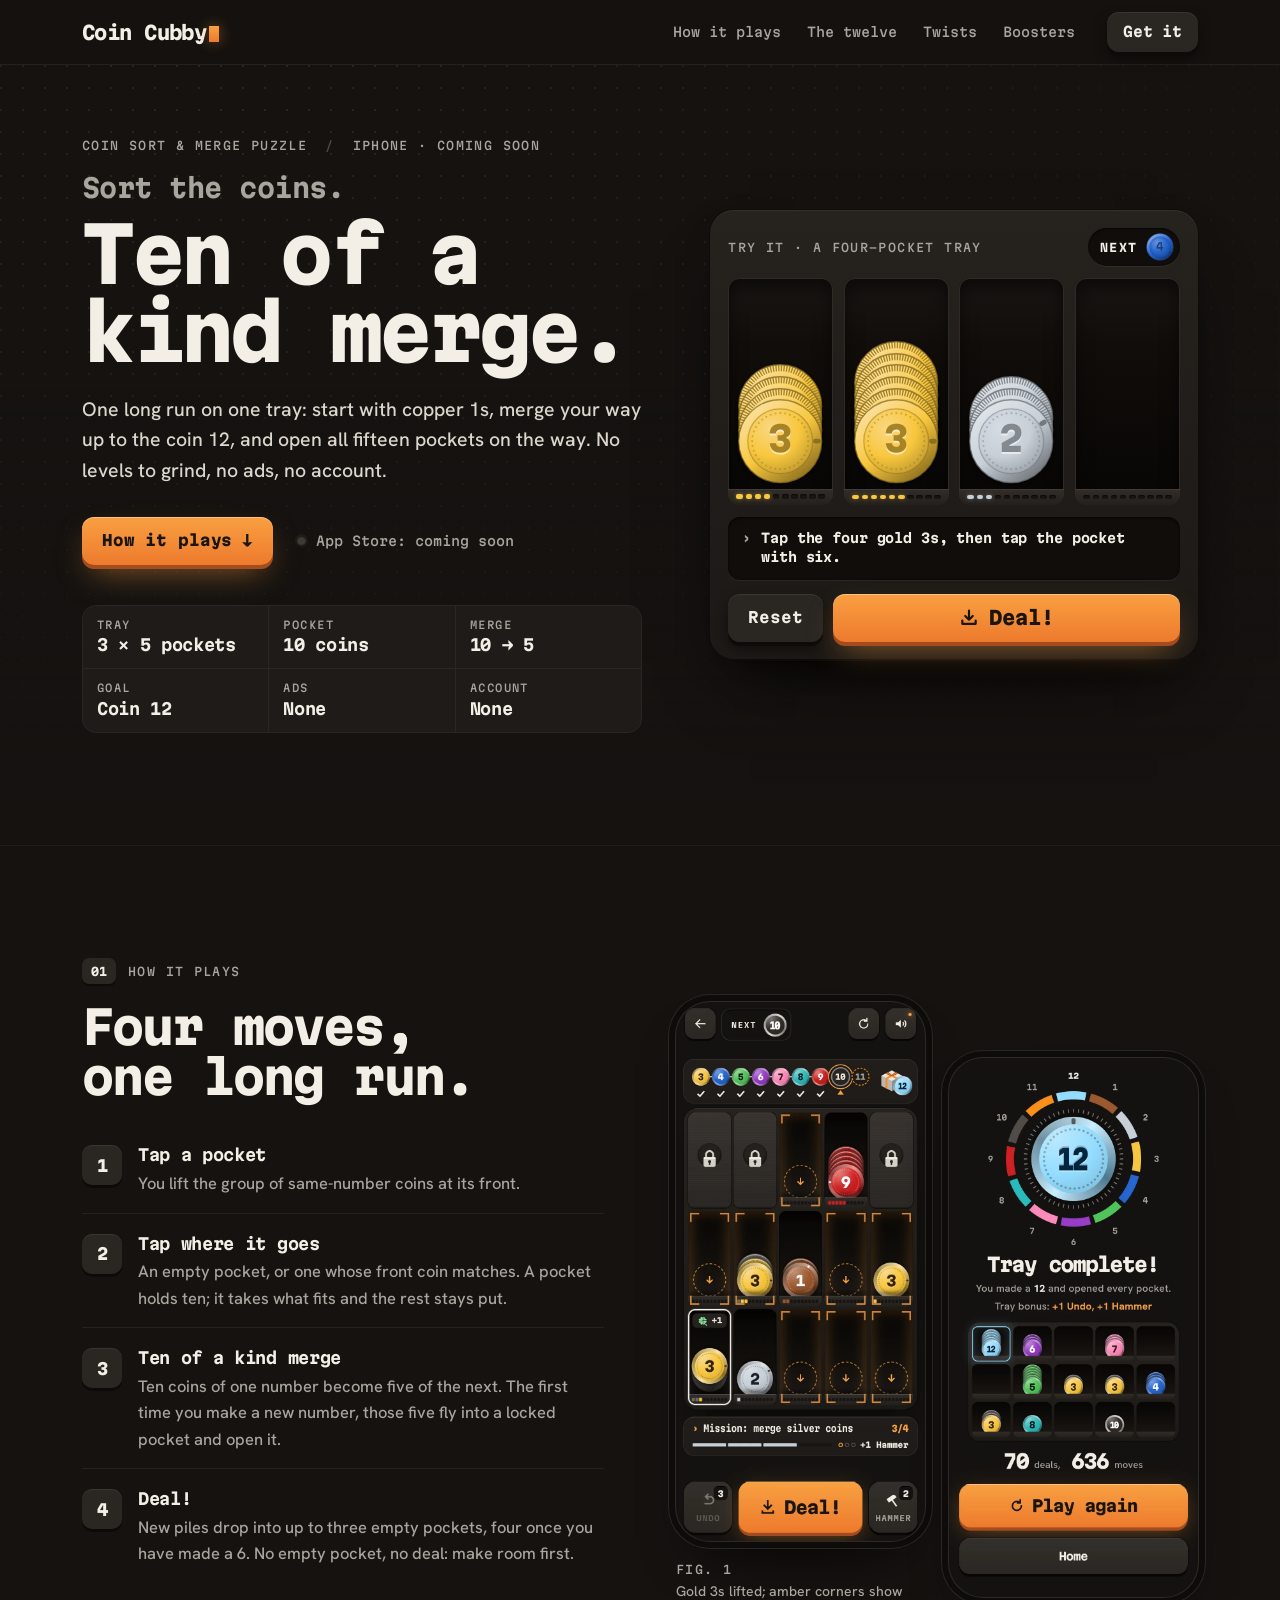
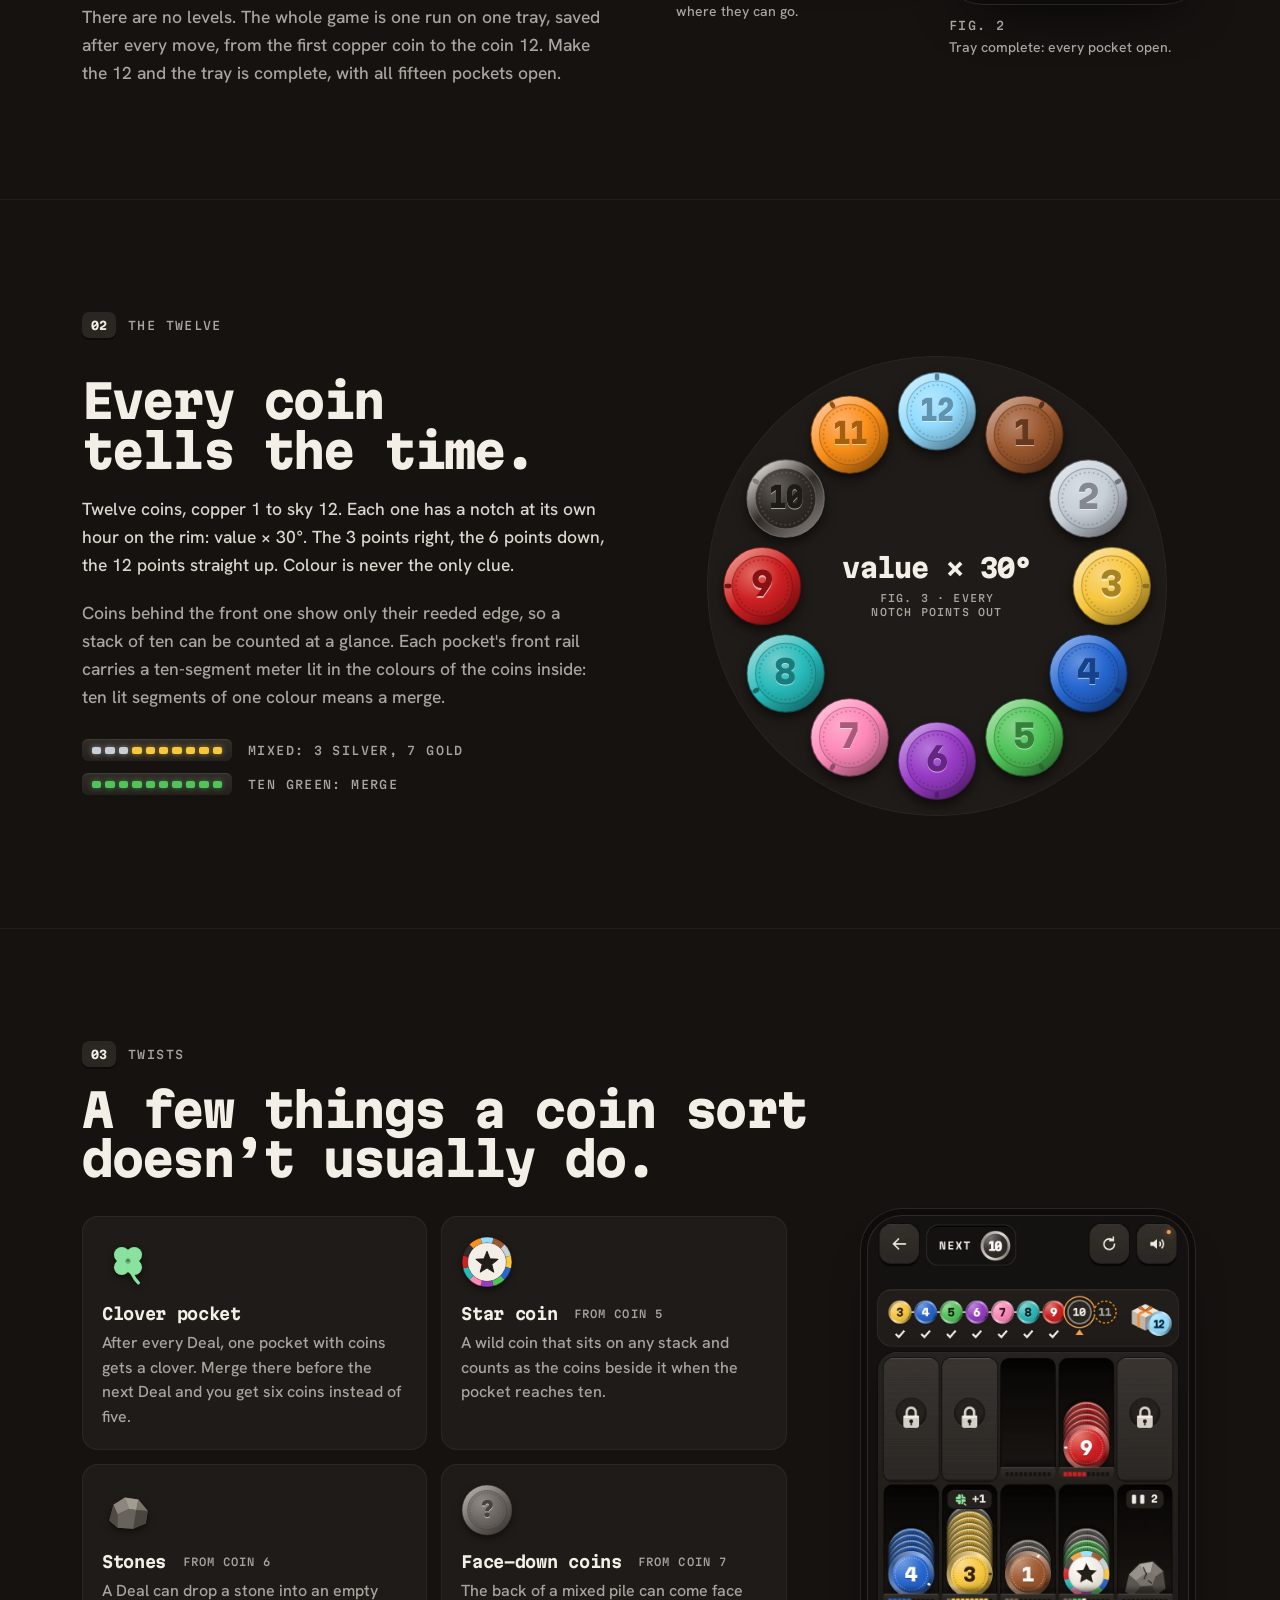
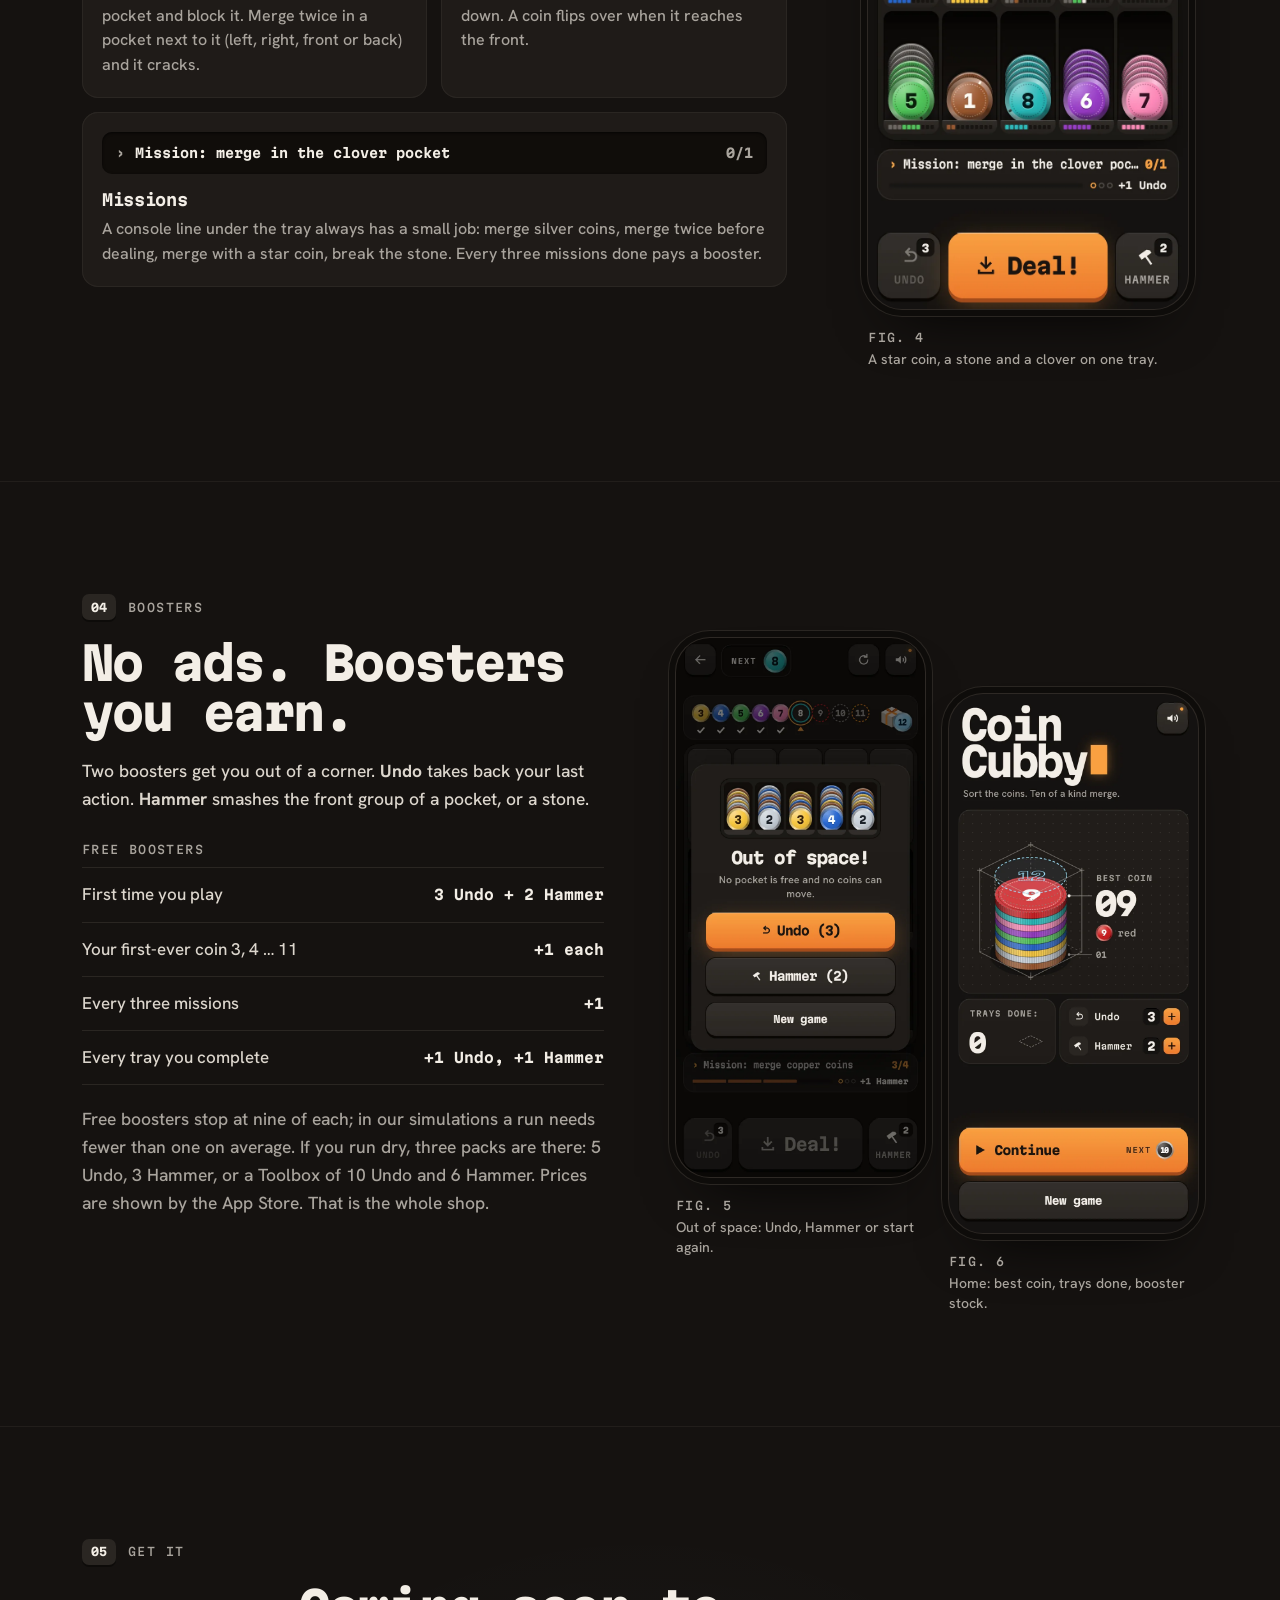
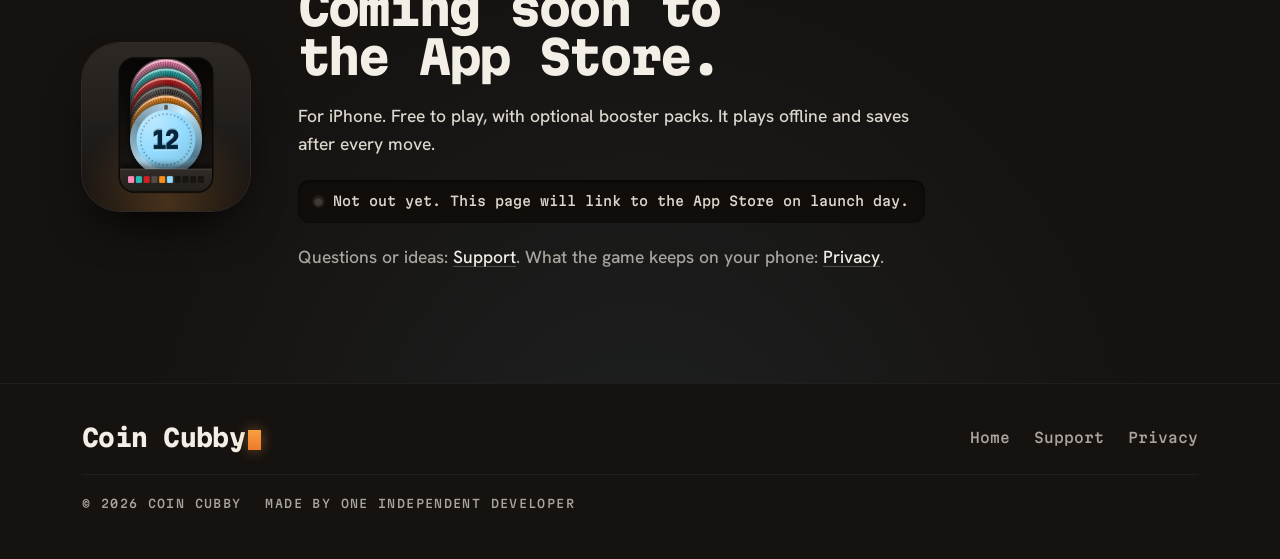
==== index.html @ 8f5bc6f1 "feat: Coin Cubby landing page, privacy and support pages - Landing page in the game's Terminal-Core " ====
<!doctype html>
<html lang="en">
<head>
<meta charset="utf-8">
<meta name="viewport" content="width=device-width, initial-scale=1">
<title>Coin Cubby — sort the coins, ten of a kind merge</title>
<meta name="description" content="Coin Cubby is a coin sort and merge puzzle for iPhone: stack ten of a kind to merge, open all fifteen pockets and make the coin 12. No ads, no account. Coming soon.">
<link rel="canonical" href="https://nguyenvanlamm.github.io/coin-cubby-site/">
<link rel="alternate" type="text/markdown" href="index.html.md">
<link rel="describedby" href="llms.txt">
<meta name="color-scheme" content="dark">
<meta name="theme-color" content="#151210">
<meta property="og:type" content="website">
<meta property="og:site_name" content="Coin Cubby">
<meta property="og:url" content="https://nguyenvanlamm.github.io/coin-cubby-site/">
<meta property="og:title" content="Coin Cubby — Ten of a kind merge.">
<meta property="og:description" content="A coin sort and merge puzzle: one long run on one tray, from copper 1s to the coin 12. No ads, no account. Coming soon to iPhone.">
<meta property="og:image" content="https://nguyenvanlamm.github.io/coin-cubby-site/assets/img/share-card.png">
<meta property="og:image:width" content="1200">
<meta property="og:image:height" content="630">
<meta property="og:image:alt" content="Coin Cubby: Ten of a kind merge. The twelve coins of the game, from copper 1 to sky-blue 12, beside the game's tray of pockets.">
<meta name="twitter:card" content="summary_large_image">
<meta name="twitter:image:alt" content="Coin Cubby: Ten of a kind merge. The twelve coins of the game beside its tray.">
<!-- Once the iOS app is live, add the Safari Smart App Banner:
<meta name="apple-itunes-app" content="app-id=XXXXXXXXXX"> -->
<link rel="icon" href="assets/img/favicon.png" type="image/png" sizes="32x32">
<link rel="icon" href="assets/img/favicon.svg" type="image/svg+xml">
<link rel="apple-touch-icon" href="assets/img/apple-touch-icon.png">
<link rel="preload" href="assets/fonts/MartianMono-ExtraBold.woff2" as="font" type="font/woff2" crossorigin>
<link rel="preload" href="assets/fonts/HankenGrotesk-Medium.woff2" as="font" type="font/woff2" crossorigin>
<link rel="stylesheet" href="assets/site.css">
<script src="assets/site.js" defer></script>
<script type="application/ld+json">
{
  "@context": "https://schema.org",
  "@graph": [
    {
      "@type": "WebSite",
      "@id": "https://nguyenvanlamm.github.io/coin-cubby-site/#website",
      "url": "https://nguyenvanlamm.github.io/coin-cubby-site/",
      "name": "Coin Cubby",
      "inLanguage": "en",
      "about": { "@id": "https://nguyenvanlamm.github.io/coin-cubby-site/#game" }
    },
    {
      "@type": "VideoGame",
      "@id": "https://nguyenvanlamm.github.io/coin-cubby-site/#game",
      "name": "Coin Cubby",
      "url": "https://nguyenvanlamm.github.io/coin-cubby-site/",
      "description": "A coin sort and merge puzzle. Move coins between the pockets of a 3 × 5 tray; ten coins of the same number merge into five of the next. One long run from copper 1s to the coin 12, opening all fifteen pockets on the way. Clover pockets, star coins, stones and missions. No ads and no account; optional booster packs. Coming soon to the App Store for iPhone.",
      "genre": ["Puzzle", "Sorting", "Merge"],
      "playMode": "SinglePlayer",
      "gamePlatform": ["iPhone"],
      "applicationCategory": "GameApplication",
      "applicationSubCategory": "Puzzle",
      "operatingSystem": "iOS",
      "inLanguage": "en",
      "isAccessibleForFree": true,
      "image": "https://nguyenvanlamm.github.io/coin-cubby-site/assets/img/share-card.png",
      "screenshot": [
        "https://nguyenvanlamm.github.io/coin-cubby-site/assets/img/shots/play.webp",
        "https://nguyenvanlamm.github.io/coin-cubby-site/assets/img/shots/specials.webp",
        "https://nguyenvanlamm.github.io/coin-cubby-site/assets/img/shots/stuck.webp",
        "https://nguyenvanlamm.github.io/coin-cubby-site/assets/img/shots/win.webp",
        "https://nguyenvanlamm.github.io/coin-cubby-site/assets/img/shots/home.webp"
      ]
    }
  ]
}
</script>
</head>
<body>
<a class="skip" href="#main">Skip to content</a>

<!-- sprite:start -->
<svg class="sprite" width="0" height="0" aria-hidden="true" focusable="false"><defs><linearGradient id="rim1" x1="0.15" y1="0.05" x2="0.85" y2="0.95"><stop offset="0" stop-color="#CDA691"/><stop offset="0.5" stop-color="#9B582F"/><stop offset="1" stop-color="#532C15"/></linearGradient><radialGradient id="face1" cx="0.36" cy="0.3" r="0.8"><stop offset="0" stop-color="#B98569"/><stop offset="0.55" stop-color="#9B582F"/><stop offset="1" stop-color="#764121"/></radialGradient><linearGradient id="rim2" x1="0.15" y1="0.05" x2="0.85" y2="0.95"><stop offset="0" stop-color="#E1E6EA"/><stop offset="0.5" stop-color="#C7CFD7"/><stop offset="1" stop-color="#6C7075"/></linearGradient><radialGradient id="face2" cx="0.36" cy="0.3" r="0.8"><stop offset="0" stop-color="#D6DCE2"/><stop offset="0.55" stop-color="#C7CFD7"/><stop offset="1" stop-color="#989EA5"/></radialGradient><linearGradient id="rim3" x1="0.15" y1="0.05" x2="0.85" y2="0.95"><stop offset="0" stop-color="#FCE3A7"/><stop offset="0.5" stop-color="#F8C73E"/><stop offset="1" stop-color="#886C1E"/></linearGradient><radialGradient id="face3" cx="0.36" cy="0.3" r="0.8"><stop offset="0" stop-color="#FAD782"/><stop offset="0.55" stop-color="#F8C73E"/><stop offset="1" stop-color="#BE982E"/></radialGradient><linearGradient id="rim4" x1="0.15" y1="0.05" x2="0.85" y2="0.95"><stop offset="0" stop-color="#8EB1EA"/><stop offset="0.5" stop-color="#2666CF"/><stop offset="1" stop-color="#103470"/></linearGradient><radialGradient id="face4" cx="0.36" cy="0.3" r="0.8"><stop offset="0" stop-color="#6492DF"/><stop offset="0.55" stop-color="#2666CF"/><stop offset="1" stop-color="#1B4C9E"/></radialGradient><linearGradient id="rim5" x1="0.15" y1="0.05" x2="0.85" y2="0.95"><stop offset="0" stop-color="#ABE2AB"/><stop offset="0.5" stop-color="#50C45A"/><stop offset="1" stop-color="#286A2D"/></linearGradient><radialGradient id="face5" cx="0.36" cy="0.3" r="0.8"><stop offset="0" stop-color="#88D68B"/><stop offset="0.55" stop-color="#50C45A"/><stop offset="1" stop-color="#3B9643"/></radialGradient><linearGradient id="rim6" x1="0.15" y1="0.05" x2="0.85" y2="0.95"><stop offset="0" stop-color="#C99EE5"/><stop offset="0.5" stop-color="#983CC6"/><stop offset="1" stop-color="#511C6B"/></linearGradient><radialGradient id="face6" cx="0.36" cy="0.3" r="0.8"><stop offset="0" stop-color="#B578D9"/><stop offset="0.55" stop-color="#983CC6"/><stop offset="1" stop-color="#732C97"/></radialGradient><linearGradient id="rim7" x1="0.15" y1="0.05" x2="0.85" y2="0.95"><stop offset="0" stop-color="#FFC3DA"/><stop offset="0.5" stop-color="#FD89B9"/><stop offset="1" stop-color="#8B4864"/></linearGradient><radialGradient id="face7" cx="0.36" cy="0.3" r="0.8"><stop offset="0" stop-color="#FFABCC"/><stop offset="0.55" stop-color="#FD89B9"/><stop offset="1" stop-color="#C2688D"/></radialGradient><linearGradient id="rim8" x1="0.15" y1="0.05" x2="0.85" y2="0.95"><stop offset="0" stop-color="#A1DCDB"/><stop offset="0.5" stop-color="#29BBBB"/><stop offset="1" stop-color="#126565"/></linearGradient><radialGradient id="face8" cx="0.36" cy="0.3" r="0.8"><stop offset="0" stop-color="#79CECE"/><stop offset="0.55" stop-color="#29BBBB"/><stop offset="1" stop-color="#1D8F8F"/></radialGradient><linearGradient id="rim9" x1="0.15" y1="0.05" x2="0.85" y2="0.95"><stop offset="0" stop-color="#EE978D"/><stop offset="0.5" stop-color="#CD2023"/><stop offset="1" stop-color="#6F0C0E"/></linearGradient><radialGradient id="face9" cx="0.36" cy="0.3" r="0.8"><stop offset="0" stop-color="#E26D63"/><stop offset="0.55" stop-color="#CD2023"/><stop offset="1" stop-color="#9D1618"/></radialGradient><linearGradient id="rim10" x1="0.15" y1="0.05" x2="0.85" y2="0.95"><stop offset="0" stop-color="#E1DDD8"/><stop offset="0.5" stop-color="#322C28"/><stop offset="1" stop-color="#7E7974"/></linearGradient><radialGradient id="face10" cx="0.36" cy="0.3" r="0.8"><stop offset="0" stop-color="#66615D"/><stop offset="0.55" stop-color="#322C28"/><stop offset="1" stop-color="#24201C"/></radialGradient><linearGradient id="rim11" x1="0.15" y1="0.05" x2="0.85" y2="0.95"><stop offset="0" stop-color="#FFC799"/><stop offset="0.5" stop-color="#FA8F19"/><stop offset="1" stop-color="#894C09"/></linearGradient><radialGradient id="face11" cx="0.36" cy="0.3" r="0.8"><stop offset="0" stop-color="#FEB16F"/><stop offset="0.55" stop-color="#FA8F19"/><stop offset="1" stop-color="#C06D11"/></radialGradient><linearGradient id="rim12" x1="0.15" y1="0.05" x2="0.85" y2="0.95"><stop offset="0" stop-color="#C9EDFF"/><stop offset="0.5" stop-color="#93DCFF"/><stop offset="1" stop-color="#4E788E"/></linearGradient><radialGradient id="face12" cx="0.36" cy="0.3" r="0.8"><stop offset="0" stop-color="#B3E6FF"/><stop offset="0.55" stop-color="#93DCFF"/><stop offset="1" stop-color="#70A9C6"/></radialGradient><linearGradient id="rimh" x1="0.15" y1="0.05" x2="0.85" y2="0.95"><stop offset="0" stop-color="#B2ADA7"/><stop offset="0.5" stop-color="#6E6964"/><stop offset="1" stop-color="#3D3935"/></linearGradient><radialGradient id="faceh" cx="0.36" cy="0.3" r="0.8"><stop offset="0" stop-color="#8E8984"/><stop offset="0.55" stop-color="#6E6964"/><stop offset="1" stop-color="#55504B"/></radialGradient></defs><symbol id="c1" viewBox="0 0 100 100"><circle cx="50" cy="50" r="48" fill="url(#rim1)"/><circle cx="50" cy="50" r="48" fill="none" stroke="#532C15" stroke-opacity=".7" stroke-width="1.5"/><rect x="47.2" y="3" width="5.6" height="9" rx="2.8" fill="#532C15" fill-opacity=".9" transform="rotate(30 50 50)"/><circle cx="50" cy="50" r="37.5" fill="url(#face1)"/><circle cx="50" cy="50" r="37.5" fill="none" stroke="#532C15" stroke-opacity=".45" stroke-width="1.4"/><circle cx="50" cy="50" r="32.5" fill="none" stroke="#532C15" stroke-opacity=".38" stroke-width="2.4" stroke-linecap="round" stroke-dasharray="0 5.67"/><g font-family="Martian Mono, monospace" font-weight="800" font-size="40" text-anchor="middle"><text x="50" y="64.5" fill="rgba(255,255,255,.55)">1</text><text x="50" y="63" fill="#66381C">1</text></g></symbol><symbol id="e1" viewBox="0 0 100 100"><circle cx="50" cy="50" r="48" fill="url(#rim1)"/><circle cx="50" cy="50" r="44" fill="none" stroke="#66381C" stroke-width="7" stroke-dasharray="1.5 1.6"/><circle cx="50" cy="50" r="48" fill="none" stroke="#532C15" stroke-opacity=".8" stroke-width="1.5"/></symbol><symbol id="c2" viewBox="0 0 100 100"><circle cx="50" cy="50" r="48" fill="url(#rim2)"/><circle cx="50" cy="50" r="48" fill="none" stroke="#6C7075" stroke-opacity=".7" stroke-width="1.5"/><rect x="47.2" y="3" width="5.6" height="9" rx="2.8" fill="#6C7075" fill-opacity=".9" transform="rotate(60 50 50)"/><circle cx="50" cy="50" r="37.5" fill="url(#face2)"/><circle cx="50" cy="50" r="37.5" fill="none" stroke="#6C7075" stroke-opacity=".45" stroke-width="1.4"/><circle cx="50" cy="50" r="32.5" fill="none" stroke="#6C7075" stroke-opacity=".38" stroke-width="2.4" stroke-linecap="round" stroke-dasharray="0 5.67"/><g font-family="Martian Mono, monospace" font-weight="800" font-size="40" text-anchor="middle"><text x="50" y="64.5" fill="rgba(255,255,255,.55)">2</text><text x="50" y="63" fill="#84898F">2</text></g></symbol><symbol id="e2" viewBox="0 0 100 100"><circle cx="50" cy="50" r="48" fill="url(#rim2)"/><circle cx="50" cy="50" r="44" fill="none" stroke="#84898F" stroke-width="7" stroke-dasharray="1.5 1.6"/><circle cx="50" cy="50" r="48" fill="none" stroke="#6C7075" stroke-opacity=".8" stroke-width="1.5"/></symbol><symbol id="c3" viewBox="0 0 100 100"><circle cx="50" cy="50" r="48" fill="url(#rim3)"/><circle cx="50" cy="50" r="48" fill="none" stroke="#886C1E" stroke-opacity=".7" stroke-width="1.5"/><rect x="47.2" y="3" width="5.6" height="9" rx="2.8" fill="#886C1E" fill-opacity=".9" transform="rotate(90 50 50)"/><circle cx="50" cy="50" r="37.5" fill="url(#face3)"/><circle cx="50" cy="50" r="37.5" fill="none" stroke="#886C1E" stroke-opacity=".45" stroke-width="1.4"/><circle cx="50" cy="50" r="32.5" fill="none" stroke="#886C1E" stroke-opacity=".38" stroke-width="2.4" stroke-linecap="round" stroke-dasharray="0 5.67"/><g font-family="Martian Mono, monospace" font-weight="800" font-size="40" text-anchor="middle"><text x="50" y="64.5" fill="rgba(255,255,255,.55)">3</text><text x="50" y="63" fill="#A68426">3</text></g></symbol><symbol id="e3" viewBox="0 0 100 100"><circle cx="50" cy="50" r="48" fill="url(#rim3)"/><circle cx="50" cy="50" r="44" fill="none" stroke="#A68426" stroke-width="7" stroke-dasharray="1.5 1.6"/><circle cx="50" cy="50" r="48" fill="none" stroke="#886C1E" stroke-opacity=".8" stroke-width="1.5"/></symbol><symbol id="c4" viewBox="0 0 100 100"><circle cx="50" cy="50" r="48" fill="url(#rim4)"/><circle cx="50" cy="50" r="48" fill="none" stroke="#103470" stroke-opacity=".7" stroke-width="1.5"/><rect x="47.2" y="3" width="5.6" height="9" rx="2.8" fill="#103470" fill-opacity=".9" transform="rotate(120 50 50)"/><circle cx="50" cy="50" r="37.5" fill="url(#face4)"/><circle cx="50" cy="50" r="37.5" fill="none" stroke="#103470" stroke-opacity=".45" stroke-width="1.4"/><circle cx="50" cy="50" r="32.5" fill="none" stroke="#103470" stroke-opacity=".38" stroke-width="2.4" stroke-linecap="round" stroke-dasharray="0 5.67"/><g font-family="Martian Mono, monospace" font-weight="800" font-size="40" text-anchor="middle"><text x="50" y="64.5" fill="rgba(255,255,255,.55)">4</text><text x="50" y="63" fill="#164289">4</text></g></symbol><symbol id="e4" viewBox="0 0 100 100"><circle cx="50" cy="50" r="48" fill="url(#rim4)"/><circle cx="50" cy="50" r="44" fill="none" stroke="#164289" stroke-width="7" stroke-dasharray="1.5 1.6"/><circle cx="50" cy="50" r="48" fill="none" stroke="#103470" stroke-opacity=".8" stroke-width="1.5"/></symbol><symbol id="c5" viewBox="0 0 100 100"><circle cx="50" cy="50" r="48" fill="url(#rim5)"/><circle cx="50" cy="50" r="48" fill="none" stroke="#286A2D" stroke-opacity=".7" stroke-width="1.5"/><rect x="47.2" y="3" width="5.6" height="9" rx="2.8" fill="#286A2D" fill-opacity=".9" transform="rotate(150 50 50)"/><circle cx="50" cy="50" r="37.5" fill="url(#face5)"/><circle cx="50" cy="50" r="37.5" fill="none" stroke="#286A2D" stroke-opacity=".45" stroke-width="1.4"/><circle cx="50" cy="50" r="32.5" fill="none" stroke="#286A2D" stroke-opacity=".38" stroke-width="2.4" stroke-linecap="round" stroke-dasharray="0 5.67"/><g font-family="Martian Mono, monospace" font-weight="800" font-size="40" text-anchor="middle"><text x="50" y="64.5" fill="rgba(255,255,255,.55)">5</text><text x="50" y="63" fill="#328239">5</text></g></symbol><symbol id="e5" viewBox="0 0 100 100"><circle cx="50" cy="50" r="48" fill="url(#rim5)"/><circle cx="50" cy="50" r="44" fill="none" stroke="#328239" stroke-width="7" stroke-dasharray="1.5 1.6"/><circle cx="50" cy="50" r="48" fill="none" stroke="#286A2D" stroke-opacity=".8" stroke-width="1.5"/></symbol><symbol id="c6" viewBox="0 0 100 100"><circle cx="50" cy="50" r="48" fill="url(#rim6)"/><circle cx="50" cy="50" r="48" fill="none" stroke="#511C6B" stroke-opacity=".7" stroke-width="1.5"/><rect x="47.2" y="3" width="5.6" height="9" rx="2.8" fill="#511C6B" fill-opacity=".9" transform="rotate(180 50 50)"/><circle cx="50" cy="50" r="37.5" fill="url(#face6)"/><circle cx="50" cy="50" r="37.5" fill="none" stroke="#511C6B" stroke-opacity=".45" stroke-width="1.4"/><circle cx="50" cy="50" r="32.5" fill="none" stroke="#511C6B" stroke-opacity=".38" stroke-width="2.4" stroke-linecap="round" stroke-dasharray="0 5.67"/><g font-family="Martian Mono, monospace" font-weight="800" font-size="40" text-anchor="middle"><text x="50" y="64.5" fill="rgba(255,255,255,.55)">6</text><text x="50" y="63" fill="#642583">6</text></g></symbol><symbol id="e6" viewBox="0 0 100 100"><circle cx="50" cy="50" r="48" fill="url(#rim6)"/><circle cx="50" cy="50" r="44" fill="none" stroke="#642583" stroke-width="7" stroke-dasharray="1.5 1.6"/><circle cx="50" cy="50" r="48" fill="none" stroke="#511C6B" stroke-opacity=".8" stroke-width="1.5"/></symbol><symbol id="c7" viewBox="0 0 100 100"><circle cx="50" cy="50" r="48" fill="url(#rim7)"/><circle cx="50" cy="50" r="48" fill="none" stroke="#8B4864" stroke-opacity=".7" stroke-width="1.5"/><rect x="47.2" y="3" width="5.6" height="9" rx="2.8" fill="#8B4864" fill-opacity=".9" transform="rotate(210 50 50)"/><circle cx="50" cy="50" r="37.5" fill="url(#face7)"/><circle cx="50" cy="50" r="37.5" fill="none" stroke="#8B4864" stroke-opacity=".45" stroke-width="1.4"/><circle cx="50" cy="50" r="32.5" fill="none" stroke="#8B4864" stroke-opacity=".38" stroke-width="2.4" stroke-linecap="round" stroke-dasharray="0 5.67"/><g font-family="Martian Mono, monospace" font-weight="800" font-size="40" text-anchor="middle"><text x="50" y="64.5" fill="rgba(255,255,255,.55)">7</text><text x="50" y="63" fill="#A95A7B">7</text></g></symbol><symbol id="e7" viewBox="0 0 100 100"><circle cx="50" cy="50" r="48" fill="url(#rim7)"/><circle cx="50" cy="50" r="44" fill="none" stroke="#A95A7B" stroke-width="7" stroke-dasharray="1.5 1.6"/><circle cx="50" cy="50" r="48" fill="none" stroke="#8B4864" stroke-opacity=".8" stroke-width="1.5"/></symbol><symbol id="c8" viewBox="0 0 100 100"><circle cx="50" cy="50" r="48" fill="url(#rim8)"/><circle cx="50" cy="50" r="48" fill="none" stroke="#126565" stroke-opacity=".7" stroke-width="1.5"/><rect x="47.2" y="3" width="5.6" height="9" rx="2.8" fill="#126565" fill-opacity=".9" transform="rotate(240 50 50)"/><circle cx="50" cy="50" r="37.5" fill="url(#face8)"/><circle cx="50" cy="50" r="37.5" fill="none" stroke="#126565" stroke-opacity=".45" stroke-width="1.4"/><circle cx="50" cy="50" r="32.5" fill="none" stroke="#126565" stroke-opacity=".38" stroke-width="2.4" stroke-linecap="round" stroke-dasharray="0 5.67"/><g font-family="Martian Mono, monospace" font-weight="800" font-size="40" text-anchor="middle"><text x="50" y="64.5" fill="rgba(255,255,255,.55)">8</text><text x="50" y="63" fill="#187C7C">8</text></g></symbol><symbol id="e8" viewBox="0 0 100 100"><circle cx="50" cy="50" r="48" fill="url(#rim8)"/><circle cx="50" cy="50" r="44" fill="none" stroke="#187C7C" stroke-width="7" stroke-dasharray="1.5 1.6"/><circle cx="50" cy="50" r="48" fill="none" stroke="#126565" stroke-opacity=".8" stroke-width="1.5"/></symbol><symbol id="c9" viewBox="0 0 100 100"><circle cx="50" cy="50" r="48" fill="url(#rim9)"/><circle cx="50" cy="50" r="48" fill="none" stroke="#6F0C0E" stroke-opacity=".7" stroke-width="1.5"/><rect x="47.2" y="3" width="5.6" height="9" rx="2.8" fill="#6F0C0E" fill-opacity=".9" transform="rotate(270 50 50)"/><circle cx="50" cy="50" r="37.5" fill="url(#face9)"/><circle cx="50" cy="50" r="37.5" fill="none" stroke="#6F0C0E" stroke-opacity=".45" stroke-width="1.4"/><circle cx="50" cy="50" r="32.5" fill="none" stroke="#6F0C0E" stroke-opacity=".38" stroke-width="2.4" stroke-linecap="round" stroke-dasharray="0 5.67"/><g font-family="Martian Mono, monospace" font-weight="800" font-size="40" text-anchor="middle"><text x="50" y="64.5" fill="rgba(255,255,255,.55)">9</text><text x="50" y="63" fill="#881213">9</text></g></symbol><symbol id="e9" viewBox="0 0 100 100"><circle cx="50" cy="50" r="48" fill="url(#rim9)"/><circle cx="50" cy="50" r="44" fill="none" stroke="#881213" stroke-width="7" stroke-dasharray="1.5 1.6"/><circle cx="50" cy="50" r="48" fill="none" stroke="#6F0C0E" stroke-opacity=".8" stroke-width="1.5"/></symbol><symbol id="c10" viewBox="0 0 100 100"><circle cx="50" cy="50" r="48" fill="url(#rim10)"/><circle cx="50" cy="50" r="48" fill="none" stroke="#7E7974" stroke-opacity=".7" stroke-width="1.5"/><rect x="47.2" y="3" width="5.6" height="9" rx="2.8" fill="#7E7974" fill-opacity=".9" transform="rotate(300 50 50)"/><circle cx="50" cy="50" r="37.5" fill="url(#face10)"/><circle cx="50" cy="50" r="37.5" fill="none" stroke="#7E7974" stroke-opacity=".45" stroke-width="1.4"/><circle cx="50" cy="50" r="32.5" fill="none" stroke="#7E7974" stroke-opacity=".38" stroke-width="2.4" stroke-linecap="round" stroke-dasharray="0 5.67"/><g font-family="MartianMonoCondensed, Martian Mono, monospace" font-weight="800" font-size="36" text-anchor="middle"><text x="50" y="63.5" fill="rgba(255,255,255,.55)">10</text><text x="50" y="62" fill="#1E1A16">10</text></g></symbol><symbol id="e10" viewBox="0 0 100 100"><circle cx="50" cy="50" r="48" fill="url(#rim10)"/><circle cx="50" cy="50" r="44" fill="none" stroke="#1E1A16" stroke-width="7" stroke-dasharray="1.5 1.6"/><circle cx="50" cy="50" r="48" fill="none" stroke="#7E7974" stroke-opacity=".8" stroke-width="1.5"/></symbol><symbol id="c11" viewBox="0 0 100 100"><circle cx="50" cy="50" r="48" fill="url(#rim11)"/><circle cx="50" cy="50" r="48" fill="none" stroke="#894C09" stroke-opacity=".7" stroke-width="1.5"/><rect x="47.2" y="3" width="5.6" height="9" rx="2.8" fill="#894C09" fill-opacity=".9" transform="rotate(330 50 50)"/><circle cx="50" cy="50" r="37.5" fill="url(#face11)"/><circle cx="50" cy="50" r="37.5" fill="none" stroke="#894C09" stroke-opacity=".45" stroke-width="1.4"/><circle cx="50" cy="50" r="32.5" fill="none" stroke="#894C09" stroke-opacity=".38" stroke-width="2.4" stroke-linecap="round" stroke-dasharray="0 5.67"/><g font-family="MartianMonoCondensed, Martian Mono, monospace" font-weight="800" font-size="36" text-anchor="middle"><text x="50" y="63.5" fill="rgba(255,255,255,.55)">11</text><text x="50" y="62" fill="#A75E0D">11</text></g></symbol><symbol id="e11" viewBox="0 0 100 100"><circle cx="50" cy="50" r="48" fill="url(#rim11)"/><circle cx="50" cy="50" r="44" fill="none" stroke="#A75E0D" stroke-width="7" stroke-dasharray="1.5 1.6"/><circle cx="50" cy="50" r="48" fill="none" stroke="#894C09" stroke-opacity=".8" stroke-width="1.5"/></symbol><symbol id="c12" viewBox="0 0 100 100"><circle cx="50" cy="50" r="48" fill="url(#rim12)"/><circle cx="50" cy="50" r="48" fill="none" stroke="#4E788E" stroke-opacity=".7" stroke-width="1.5"/><rect x="47.2" y="3" width="5.6" height="9" rx="2.8" fill="#4E788E" fill-opacity=".9" transform="rotate(360 50 50)"/><circle cx="50" cy="50" r="37.5" fill="url(#face12)"/><circle cx="50" cy="50" r="37.5" fill="none" stroke="#4E788E" stroke-opacity=".45" stroke-width="1.4"/><circle cx="50" cy="50" r="32.5" fill="none" stroke="#4E788E" stroke-opacity=".38" stroke-width="2.4" stroke-linecap="round" stroke-dasharray="0 5.67"/><g font-family="MartianMonoCondensed, Martian Mono, monospace" font-weight="800" font-size="36" text-anchor="middle"><text x="50" y="63.5" fill="rgba(255,255,255,.55)">12</text><text x="50" y="62" fill="#6093AD">12</text></g></symbol><symbol id="e12" viewBox="0 0 100 100"><circle cx="50" cy="50" r="48" fill="url(#rim12)"/><circle cx="50" cy="50" r="44" fill="none" stroke="#6093AD" stroke-width="7" stroke-dasharray="1.5 1.6"/><circle cx="50" cy="50" r="48" fill="none" stroke="#4E788E" stroke-opacity=".8" stroke-width="1.5"/></symbol><symbol id="ch" viewBox="0 0 100 100"><circle cx="50" cy="50" r="48" fill="url(#rimh)"/><circle cx="50" cy="50" r="48" fill="none" stroke="#3D3935" stroke-opacity=".7" stroke-width="1.5"/><circle cx="50" cy="50" r="37.5" fill="url(#faceh)"/><circle cx="50" cy="50" r="37.5" fill="none" stroke="#3D3935" stroke-opacity=".45" stroke-width="1.4"/><circle cx="50" cy="50" r="32.5" fill="none" stroke="#3D3935" stroke-opacity=".38" stroke-width="2.4" stroke-linecap="round" stroke-dasharray="0 5.67"/><g font-family="Martian Mono, monospace" font-weight="800" font-size="40" text-anchor="middle"><text x="50" y="64.5" fill="rgba(255,255,255,.55)">?</text><text x="50" y="63" fill="#47433F">?</text></g></symbol><symbol id="cstar" viewBox="0 0 100 100"><path d="M62.42 3.64 A48 48 0 0 1 83.94 16.06 L76.16 23.84 A37 37 0 0 0 59.58 14.26 Z" fill="#9B582F"/><path d="M83.94 16.06 A48 48 0 0 1 96.36 37.58 L85.74 40.42 A37 37 0 0 0 76.16 23.84 Z" fill="#C7CFD7"/><path d="M96.36 37.58 A48 48 0 0 1 96.36 62.42 L85.74 59.58 A37 37 0 0 0 85.74 40.42 Z" fill="#F8C73E"/><path d="M96.36 62.42 A48 48 0 0 1 83.94 83.94 L76.16 76.16 A37 37 0 0 0 85.74 59.58 Z" fill="#2666CF"/><path d="M83.94 83.94 A48 48 0 0 1 62.42 96.36 L59.58 85.74 A37 37 0 0 0 76.16 76.16 Z" fill="#50C45A"/><path d="M62.42 96.36 A48 48 0 0 1 37.58 96.36 L40.42 85.74 A37 37 0 0 0 59.58 85.74 Z" fill="#983CC6"/><path d="M37.58 96.36 A48 48 0 0 1 16.06 83.94 L23.84 76.16 A37 37 0 0 0 40.42 85.74 Z" fill="#FD89B9"/><path d="M16.06 83.94 A48 48 0 0 1 3.64 62.42 L14.26 59.58 A37 37 0 0 0 23.84 76.16 Z" fill="#29BBBB"/><path d="M3.64 62.42 A48 48 0 0 1 3.64 37.58 L14.26 40.42 A37 37 0 0 0 14.26 59.58 Z" fill="#CD2023"/><path d="M3.64 37.58 A48 48 0 0 1 16.06 16.06 L23.84 23.84 A37 37 0 0 0 14.26 40.42 Z" fill="#322C28"/><path d="M16.06 16.06 A48 48 0 0 1 37.58 3.64 L40.42 14.26 A37 37 0 0 0 23.84 23.84 Z" fill="#FA8F19"/><path d="M37.58 3.64 A48 48 0 0 1 62.42 3.64 L59.58 14.26 A37 37 0 0 0 40.42 14.26 Z" fill="#93DCFF"/><circle cx="50" cy="50" r="48" fill="none" stroke="#151210" stroke-opacity=".55" stroke-width="1.5"/><circle cx="50" cy="50" r="37" fill="#F3EEE6"/><circle cx="50" cy="50" r="37" fill="none" stroke="#151210" stroke-opacity=".35" stroke-width="1.4"/><polygon points="50,29.5 55.58,43.81 70.92,44.7 59.04,54.44 62.93,69.3 50,61 37.07,69.3 40.96,54.44 29.08,44.7 44.42,43.81" fill="#211C18" stroke="#211C18" stroke-width="2" stroke-linejoin="round"/></symbol><symbol id="stone" viewBox="0 0 100 100"><polygon points="14,70 22,40 44,26 70,30 88,52 84,76 60,86 30,84" fill="#5A544E"/><polygon points="22,40 44,26 52,48 30,58" fill="#8D867E"/><polygon points="44,26 70,30 66,50 52,48" fill="#A39C93"/><polygon points="70,30 88,52 66,50" fill="#7A736C"/><polygon points="30,58 52,48 66,50 60,86 30,84" fill="#68625C"/><polygon points="66,50 88,52 84,76 60,86" fill="#4A4540"/><polygon points="14,70 22,40 30,58 30,84" fill="#4F4A45"/></symbol><symbol id="clover" viewBox="0 0 100 100"><g fill="#89E29D"><circle cx="38" cy="36" r="15"/><circle cx="62" cy="36" r="15"/><circle cx="38" cy="60" r="15"/><circle cx="62" cy="60" r="15"/></g><path d="M50 50 C 55 66, 58 78, 70 90" fill="none" stroke="#89E29D" stroke-width="6" stroke-linecap="round"/><g fill="#151210" fill-opacity=".28"><circle cx="50" cy="48" r="5"/></g></symbol><symbol id="lock" viewBox="0 0 100 100"><path d="M34 46 V34 a16 16 0 0 1 32 0 V46" fill="none" stroke="#D5D0C8" stroke-width="8"/><rect x="24" y="44" width="52" height="42" rx="7" fill="#D5D0C8"/><circle cx="50" cy="61" r="6" fill="#25211D"/><rect x="47" y="62" width="6" height="13" rx="3" fill="#25211D"/></symbol></svg>
<!-- sprite:end -->

<header class="top">
  <div class="frame top-in">
    <a class="brand" href="#top" aria-label="Coin Cubby, back to top">Coin Cubby<span class="cursor" aria-hidden="true"></span></a>
    <nav class="nav" aria-label="Sections">
      <a href="#how">How it plays</a><a href="#twelve">The twelve</a><a href="#twists">Twists</a><a href="#boosters">Boosters</a>
    </nav>
    <a class="key key--sm" href="#get">Get it</a>
  </div>
</header>

<main id="main">
<!-- ================= hero ================= -->
<section class="hero" id="top" aria-labelledby="hero-h">
  <div class="frame hero-grid">
    <div class="hero-copy">
      <p class="label kicker"><span>Coin sort &amp; merge puzzle</span><span>iPhone · coming soon</span></p>
      <h1 id="hero-h"><span class="h1-a">Sort the coins.</span> <span class="h1-b">Ten of a kind merge.</span></h1>
      <p class="lede">One long run on one tray: start with copper 1s, merge your way up to the coin&nbsp;12, and open all fifteen pockets on the way. No levels to grind, no ads, no account.</p>
      <div class="cta">
        <a class="key key--amber" href="#how">How it plays <span class="arw" aria-hidden="true">↓</span></a>
        <p class="status"><span class="led" aria-hidden="true"></span>App Store: coming soon</p>
      </div>
    </div>

    <figure class="demo" id="demo" aria-labelledby="demo-cap">
      <div class="demo-head">
        <span class="label" id="demo-cap">Try it · a four-pocket tray</span>
        <span class="readout"><span class="label">Next</span><svg class="coin-sm" id="d-next" viewBox="0 0 100 100" aria-hidden="true"><use href="#c4"/></svg></span>
      </div>
      <div class="tray" id="d-tray" role="group" aria-label="Tray with four pockets">
        <noscript><p class="demo-nojs">Turn on JavaScript to try the tray. Every pocket holds ten coins; ten of a kind merge into five of the next number.</p></noscript>
      </div>
      <p class="console" id="d-msg" aria-live="polite"><span class="prompt" aria-hidden="true">›</span><span id="d-text">Tap the four gold 3s, then tap the pocket with six.</span></p>
      <div class="demo-keys">
        <button class="key" type="button" id="d-reset">Reset</button>
        <button class="key key--amber key--deal" type="button" id="d-deal"><svg viewBox="0 0 24 24" aria-hidden="true"><path d="M12 3v11m0 0-4.5-4.5M12 14l4.5-4.5M4 15v4h16v-4" fill="none" stroke="currentColor" stroke-width="2.6" stroke-linecap="round" stroke-linejoin="round"/></svg>Deal!</button>
      </div>
    </figure>

    <dl class="spec" aria-label="The game in six facts">
      <div><dt>Tray</dt><dd>3 × 5 pockets</dd></div>
      <div><dt>Pocket</dt><dd>10 coins</dd></div>
      <div><dt>Merge</dt><dd>10 → 5</dd></div>
      <div><dt>Goal</dt><dd>Coin 12</dd></div>
      <div><dt>Ads</dt><dd>None</dd></div>
      <div><dt>Account</dt><dd>None</dd></div>
    </dl>
  </div>
</section>

<!-- ================= 01 how it plays ================= -->
<section class="sec" id="how" aria-labelledby="how-h">
  <div class="frame">
    <p class="label sec-k"><span class="n">01</span><span>How it plays</span></p>
    <div class="split">
      <div>
        <h2 id="how-h">Four moves, one long run.</h2>
        <ol class="steps">
          <li><span class="step-n">1</span><div><h3>Tap a pocket</h3><p>You lift the group of same-number coins at its front.</p></div></li>
          <li><span class="step-n">2</span><div><h3>Tap where it goes</h3><p>An empty pocket, or one whose front coin matches. A pocket holds ten; it takes what fits and the rest stays put.</p></div></li>
          <li><span class="step-n">3</span><div><h3>Ten of a kind merge</h3><p>Ten coins of one number become five of the next. The first time you make a new number, those five fly into a locked pocket and open it.</p></div></li>
          <li><span class="step-n">4</span><div><h3>Deal!</h3><p>New piles drop into up to three empty pockets, four once you have made a 6. No empty pocket, no deal: make room first.</p></div></li>
        </ol>
        <p class="body muted">There are no levels. The whole game is one run on one tray, saved after every move, from the first copper coin to the coin 12. Make the 12 and the tray is complete, with all fifteen pockets open.</p>
      </div>
      <div class="phones">
        <figure class="phone">
          <img src="assets/img/shots/play.webp" width="780" height="1688" loading="lazy" decoding="async" alt="Coin Cubby in play: a pocket of gold 3s is lifted, and the empty pockets and the pockets that can take gold coins are marked with amber corners.">
          <figcaption><span class="label">Fig. 1</span>Gold 3s lifted; amber corners show where they can go.</figcaption>
        </figure>
        <figure class="phone">
          <img src="assets/img/shots/win.webp" width="780" height="1688" loading="lazy" decoding="async" alt="The Tray complete screen: a dial of the twelve coin colours round a large sky-blue coin 12, the tray with every pocket open, and the run's 70 deals and 636 moves.">
          <figcaption><span class="label">Fig. 2</span>Tray complete: every pocket open.</figcaption>
        </figure>
      </div>
    </div>
  </div>
</section>

<!-- ================= 02 the twelve ================= -->
<section class="sec" id="twelve" aria-labelledby="twelve-h">
  <div class="frame">
    <p class="label sec-k"><span class="n">02</span><span>The twelve</span></p>
    <div class="split split--dial">
      <div>
        <h2 id="twelve-h">Every coin tells the time.</h2>
        <p class="body">Twelve coins, copper 1 to sky 12. Each one has a notch at its own hour on the rim: value × 30°. The 3 points right, the 6 points down, the 12 points straight up. Colour is never the only clue.</p>
        <p class="body muted">Coins behind the front one show only their reeded edge, so a stack of ten can be counted at a glance. Each pocket's front rail carries a ten-segment meter lit in the colours of the coins inside: ten lit segments of one colour means a merge.</p>
        <div class="rail-demo" aria-hidden="true">
          <div class="rail-row"><span class="meter"><i style="--seg:#C7CFD7"></i><i style="--seg:#C7CFD7"></i><i style="--seg:#C7CFD7"></i><i style="--seg:#F8C73E"></i><i style="--seg:#F8C73E"></i><i style="--seg:#F8C73E"></i><i style="--seg:#F8C73E"></i><i style="--seg:#F8C73E"></i><i style="--seg:#F8C73E"></i><i style="--seg:#F8C73E"></i></span><span class="label">Mixed: 3 silver, 7 gold</span></div>
          <div class="rail-row"><span class="meter"><i style="--seg:#50C45A"></i><i style="--seg:#50C45A"></i><i style="--seg:#50C45A"></i><i style="--seg:#50C45A"></i><i style="--seg:#50C45A"></i><i style="--seg:#50C45A"></i><i style="--seg:#50C45A"></i><i style="--seg:#50C45A"></i><i style="--seg:#50C45A"></i><i style="--seg:#50C45A"></i></span><span class="label">Ten green: merge</span></div>
        </div>
      </div>
      <figure class="dial" aria-label="The twelve coins arranged like a clock face, each at its own hour, with its notch pointing outward.">
        <ol class="dial-in" id="dial">
          <li style="--v:1"><svg viewBox="0 0 100 100" role="img" aria-label="1, copper"><use href="#c1"/></svg></li>
          <li style="--v:2"><svg viewBox="0 0 100 100" role="img" aria-label="2, silver"><use href="#c2"/></svg></li>
          <li style="--v:3"><svg viewBox="0 0 100 100" role="img" aria-label="3, gold"><use href="#c3"/></svg></li>
          <li style="--v:4"><svg viewBox="0 0 100 100" role="img" aria-label="4, blue"><use href="#c4"/></svg></li>
          <li style="--v:5"><svg viewBox="0 0 100 100" role="img" aria-label="5, green"><use href="#c5"/></svg></li>
          <li style="--v:6"><svg viewBox="0 0 100 100" role="img" aria-label="6, purple"><use href="#c6"/></svg></li>
          <li style="--v:7"><svg viewBox="0 0 100 100" role="img" aria-label="7, pink"><use href="#c7"/></svg></li>
          <li style="--v:8"><svg viewBox="0 0 100 100" role="img" aria-label="8, teal"><use href="#c8"/></svg></li>
          <li style="--v:9"><svg viewBox="0 0 100 100" role="img" aria-label="9, red"><use href="#c9"/></svg></li>
          <li style="--v:10"><svg viewBox="0 0 100 100" role="img" aria-label="10, onyx"><use href="#c10"/></svg></li>
          <li style="--v:11"><svg viewBox="0 0 100 100" role="img" aria-label="11, orange"><use href="#c11"/></svg></li>
          <li style="--v:12"><svg viewBox="0 0 100 100" role="img" aria-label="12, sky"><use href="#c12"/></svg></li>
        </ol>
        <figcaption class="dial-c"><span class="dial-f">value × 30°</span><span class="label">Fig. 3 · every notch points out</span></figcaption>
      </figure>
    </div>
  </div>
</section>

<!-- ================= 03 twists ================= -->
<section class="sec" id="twists" aria-labelledby="twists-h">
  <div class="frame">
    <p class="label sec-k"><span class="n">03</span><span>Twists</span></p>
    <h2 id="twists-h">A few things a coin sort doesn’t usually do.</h2>
    <div class="split split--wide">
      <ul class="cards">
        <li class="card">
          <svg class="card-i" viewBox="0 0 100 100" aria-hidden="true"><use href="#clover"/></svg>
          <h3>Clover pocket</h3>
          <p>After every Deal, one pocket with coins gets a clover. Merge there before the next Deal and you get six coins instead of five.</p>
        </li>
        <li class="card">
          <svg class="card-i" viewBox="0 0 100 100" aria-hidden="true"><use href="#cstar"/></svg>
          <h3>Star coin <span class="from">from coin 5</span></h3>
          <p>A wild coin that sits on any stack and counts as the coins beside it when the pocket reaches ten.</p>
        </li>
        <li class="card">
          <svg class="card-i" viewBox="0 0 100 100" aria-hidden="true"><use href="#stone"/></svg>
          <h3>Stones <span class="from">from coin 6</span></h3>
          <p>A Deal can drop a stone into an empty pocket and block it. Merge twice in a pocket next to it (left, right, front or back) and it cracks.</p>
        </li>
        <li class="card">
          <svg class="card-i" viewBox="0 0 100 100" aria-hidden="true"><use href="#ch"/></svg>
          <h3>Face-down coins <span class="from">from coin 7</span></h3>
          <p>The back of a mixed pile can come face down. A coin flips over when it reaches the front.</p>
        </li>
        <li class="card card--wide">
          <p class="mission"><span class="prompt" aria-hidden="true">›</span><span>Mission: merge in the clover pocket</span><span class="mission-n">0/1</span></p>
          <h3>Missions</h3>
          <p>A console line under the tray always has a small job: merge silver coins, merge twice before dealing, merge with a star coin, break the stone. Every three missions done pays a booster.</p>
        </li>
      </ul>
      <figure class="phone phone--solo">
        <img src="assets/img/shots/specials.webp" width="780" height="1688" loading="lazy" decoding="async" alt="A later game: a star coin at the front of a pocket, a stone blocking the pocket next to it, a clover on another pocket, and the mission 'merge in the clover pocket'.">
        <figcaption><span class="label">Fig. 4</span>A star coin, a stone and a clover on one tray.</figcaption>
      </figure>
    </div>
  </div>
</section>

<!-- ================= 04 boosters ================= -->
<section class="sec" id="boosters" aria-labelledby="boosters-h">
  <div class="frame">
    <p class="label sec-k"><span class="n">04</span><span>Boosters</span></p>
    <div class="split">
      <div>
        <h2 id="boosters-h">No ads. Boosters you earn.</h2>
        <p class="body">Two boosters get you out of a corner. <b>Undo</b> takes back your last action. <b>Hammer</b> smashes the front group of a pocket, or a stone.</p>
        <table class="ledger">
          <caption class="label">Free boosters</caption>
          <tbody>
            <tr><th scope="row">First time you play</th><td>3 Undo + 2 Hammer</td></tr>
            <tr><th scope="row">Your first-ever coin 3, 4 … 11</th><td>+1 each</td></tr>
            <tr><th scope="row">Every three missions</th><td>+1</td></tr>
            <tr><th scope="row">Every tray you complete</th><td>+1 Undo, +1 Hammer</td></tr>
          </tbody>
        </table>
        <p class="body muted">Free boosters stop at nine of each; in our simulations a run needs fewer than one on average. If you run dry, three packs are there: 5 Undo, 3 Hammer, or a Toolbox of 10 Undo and 6 Hammer. Prices are shown by the App Store. That is the whole shop.</p>
      </div>
      <div class="phones">
        <figure class="phone">
          <img src="assets/img/shots/stuck.webp" width="780" height="1688" loading="lazy" decoding="async" alt="The Out of space! dialog: no pocket is free and no coins can move, with keys for Undo (3), Hammer (2) and New game.">
          <figcaption><span class="label">Fig. 5</span>Out of space: Undo, Hammer or start again.</figcaption>
        </figure>
        <figure class="phone">
          <img src="assets/img/shots/home.webp" width="780" height="1688" loading="lazy" decoding="async" alt="The home screen: the Coin Cubby wordmark, a column of the coins made so far with best coin 09, trays done, booster stock of 3 Undo and 2 Hammer, and the Continue key.">
          <figcaption><span class="label">Fig. 6</span>Home: best coin, trays done, booster stock.</figcaption>
        </figure>
      </div>
    </div>
  </div>
</section>

<!-- ================= 05 get it ================= -->
<section class="sec sec--get" id="get" aria-labelledby="get-h">
  <div class="frame">
    <p class="label sec-k"><span class="n">05</span><span>Get it</span></p>
    <div class="get">
      <img class="get-icon" src="assets/img/icon-512.png" width="512" height="512" loading="lazy" decoding="async" alt="The Coin Cubby app icon: a stack of coins in a pocket, sky-blue coin 12 at the front.">
      <div>
        <h2 id="get-h">Coming soon to the App Store.</h2>
        <p class="body">For iPhone. Free to play, with optional booster packs. It plays offline and saves after every move.</p>
        <p class="status status--big"><span class="led" aria-hidden="true"></span>Not out yet. This page will link to the App Store on launch day.</p>
        <p class="body muted">Questions or ideas: <a href="support.html">Support</a>. What the game keeps on your phone: <a href="privacy.html">Privacy</a>.</p>
      </div>
    </div>
  </div>
</section>
</main>

<footer class="foot">
  <div class="frame foot-in">
    <span class="brand brand--foot">Coin Cubby<span class="cursor" aria-hidden="true"></span></span>
    <ul class="foot-links">
      <li><a href="./">Home</a></li>
      <li><a href="support.html">Support</a></li>
      <li><a href="privacy.html">Privacy</a></li>
    </ul>
    <p class="label foot-meta"><span>© 2026 Coin Cubby</span><span>Made by one independent developer</span></p>
  </div>
</footer>
</body>
</html>
---- assets/site.css ----
/* Coin Cubby — site styles. Tokens are the game's own (lib/ui/theme.dart):
   warm charcoal on hue 60, warm white text, one accent (annealed copper) for the
   primary key, drop-target brackets and the wordmark cursor. The twelve coin
   colours are the only saturated field. */

@font-face { font-family: "Martian Mono"; src: url("fonts/MartianMono-Medium.woff2") format("woff2"); font-weight: 500; font-display: swap; }
@font-face { font-family: "Martian Mono"; src: url("fonts/MartianMono-Bold.woff2") format("woff2"); font-weight: 700; font-display: swap; }
@font-face { font-family: "Martian Mono"; src: url("fonts/MartianMono-ExtraBold.woff2") format("woff2"); font-weight: 800; font-display: swap; }
@font-face { font-family: "MartianMonoCondensed"; src: url("fonts/MartianMonoCondensed-ExtraBold.woff2") format("woff2"); font-weight: 800; font-display: block; }
@font-face { font-family: "Hanken Grotesk"; src: url("fonts/HankenGrotesk-Medium.woff2") format("woff2"); font-weight: 500; font-display: swap; }
@font-face { font-family: "Hanken Grotesk"; src: url("fonts/HankenGrotesk-Bold.woff2") format("woff2"); font-weight: 700; font-display: swap; }

:root {
  --ground: #151210;
  --panel: #1F1B18;
  --panel-top: #211D1A;
  --key: #2A2622;
  --key-hi: #342F2B;
  --rim: #3C3733;
  --hair: #514C47;
  --edge: #2F2A27;
  --muted: #A9A49D;
  --text: #F3EEE6;
  --ink: #1A1511;
  --amber: #F9A041;
  --amber-2: #ED7A2D;
  --amber-3: #A44C1D;
  --key-shadow: #090705;
  --key-edge: #0D0B09;
  --tray-top: #26221E;
  --tray-bottom: #1C1916;
  --well-0: #080605;
  --well-1: #100D0A;
  --well-2: #1A1614;
  --lip-0: #322D29;
  --lip-1: #24201C;
  --tick-off: #181513;

  --mono: "Martian Mono", ui-monospace, "SF Mono", Menlo, monospace;
  --sans: "Hanken Grotesk", system-ui, -apple-system, "Segoe UI", sans-serif;
  --gutter: 16px;
  color-scheme: dark;
}
@media (min-width: 720px) { :root { --gutter: 32px; } }

*, *::before, *::after { box-sizing: border-box; }
html { -webkit-text-size-adjust: 100%; scroll-behavior: smooth; scroll-padding-top: 76px; }
@media (prefers-reduced-motion: reduce) { html { scroll-behavior: auto; } }
body {
  margin: 0;
  background: var(--ground);
  color: var(--text);
  font: 500 17px/1.6 var(--sans);
  -webkit-font-smoothing: antialiased;
  overflow-x: hidden;
}
img, svg { display: block; max-width: 100%; }
a { color: var(--text); text-decoration-color: var(--hair); text-underline-offset: 3px; }
a:hover { text-decoration-color: var(--text); }
:focus-visible { outline: 2px solid var(--text); outline-offset: 3px; border-radius: 6px; }
b, strong { font-weight: 700; }
h1, h2, h3 { margin: 0; font-family: var(--mono); font-weight: 800; text-wrap: balance; }
p { margin: 0; }
.sprite { position: absolute; width: 0; height: 0; overflow: hidden; }

.skip { position: absolute; left: 12px; top: -60px; z-index: 50; padding: 10px 14px; background: var(--text); color: var(--ink); font: 700 14px var(--mono); border-radius: 8px; }
.skip:focus { top: 12px; }

.frame { width: 100%; max-width: 1180px; margin: 0 auto; padding-inline: var(--gutter); }

.label {
  font: 500 11.5px/1.4 var(--mono);
  letter-spacing: .12em;
  text-transform: uppercase;
  color: var(--muted);
}
.muted { color: var(--muted); }

/* ---------- wordmark ---------- */
.brand {
  font: 800 19px/1 var(--mono);
  letter-spacing: -.03em;
  color: var(--text);
  text-decoration: none;
  display: inline-flex;
  align-items: flex-end;
  white-space: nowrap;
}
.cursor {
  display: inline-block;
  width: .55em;
  height: .82em;
  margin-left: .12em;
  background: linear-gradient(var(--amber), var(--amber-2));
  box-shadow: 0 0 14px rgba(249, 160, 65, .45);
  animation: blink 1.1s steps(1) infinite;
}
@keyframes blink { 50% { opacity: 0; } }
@media (prefers-reduced-motion: reduce) { .cursor { animation: none; } }

/* ---------- keys (the game's hardware buttons) ---------- */
.key {
  --face: var(--key);
  --face-2: var(--key);
  --lip: var(--key-edge);
  display: inline-flex;
  align-items: center;
  justify-content: center;
  gap: 10px;
  min-height: 48px;
  padding: 12px 20px;
  border: 0;
  border-radius: 12px;
  background: linear-gradient(var(--face), var(--face-2));
  color: var(--text);
  font: 700 15px/1 var(--mono);
  letter-spacing: -.01em;
  text-decoration: none;
  cursor: pointer;
  box-shadow: inset 0 1px 0 rgba(255, 255, 255, .07), 0 4px 0 var(--lip), 0 6px 14px rgba(0, 0, 0, .45);
  transition: transform .08s ease, box-shadow .08s ease, filter .15s ease;
  -webkit-tap-highlight-color: transparent;
}
.key:hover { filter: brightness(1.08); }
.key:active { transform: translateY(3px); box-shadow: inset 0 1px 0 rgba(255, 255, 255, .07), 0 1px 0 var(--lip), 0 2px 6px rgba(0, 0, 0, .45); }
.key--sm { min-height: 40px; padding: 9px 16px; font-size: 14px; }
.key--amber {
  --face: var(--amber);
  --face-2: var(--amber-2);
  --lip: var(--amber-3);
  color: var(--ink);
  font-weight: 800;
  box-shadow: inset 0 1px 0 rgba(255, 255, 255, .35), 0 4px 0 var(--lip), 0 14px 32px -10px rgba(249, 160, 65, .55);
}
.key--amber:active { box-shadow: inset 0 1px 0 rgba(255, 255, 255, .35), 0 1px 0 var(--lip), 0 6px 18px -8px rgba(249, 160, 65, .55); }
.key[disabled] {
  --face: var(--key);
  --face-2: var(--key);
  --lip: var(--key-edge);
  color: #6E6862;
  cursor: not-allowed;
  filter: none;
  box-shadow: inset 0 1px 0 rgba(255, 255, 255, .04), 0 4px 0 var(--lip);
}
.key[disabled]:active { transform: none; }
.arw { font-family: var(--mono); }

/* ---------- header ---------- */
.top {
  position: sticky;
  top: 0;
  z-index: 20;
  background: rgba(21, 18, 16, .86);
  -webkit-backdrop-filter: blur(10px);
  backdrop-filter: blur(10px);
  border-bottom: 1px solid #25211E;
}
.top-in { display: flex; align-items: center; gap: 24px; min-height: 64px; }
.nav { display: none; gap: 26px; margin-left: auto; }
.nav a { font: 500 13px var(--mono); color: var(--muted); text-decoration: none; }
.nav a:hover { color: var(--text); }
.top .key { margin-left: auto; }
@media (min-width: 880px) { .nav { display: flex; } .top .key { margin-left: 8px; } }

/* ---------- hero ---------- */
.hero {
  position: relative;
  padding-block: 40px 72px;
  background:
    radial-gradient(circle at 1px 1px, #2A2521 1px, transparent 1.4px) 0 0 / 22px 22px;
  -webkit-mask-image: none;
}
.hero::after {
  content: "";
  position: absolute;
  inset: 0;
  background: linear-gradient(180deg, rgba(21, 18, 16, 0) 40%, var(--ground) 100%), radial-gradient(ellipse at 20% 0%, rgba(21, 18, 16, 0) 0%, rgba(21, 18, 16, .75) 70%);
  pointer-events: none;
}
.hero-grid { position: relative; z-index: 1; display: grid; gap: 40px; align-items: center; }
@media (min-width: 980px) {
  .hero { padding-block: 72px 112px; }
  .hero-grid { grid-template-columns: minmax(0, 1.08fr) minmax(0, .92fr); grid-template-areas: "copy demo" "spec demo"; gap: 0 56px; }
  .hero-copy { grid-area: copy; align-self: end; }
  .demo { grid-area: demo; }
  .hero-grid > .spec { grid-area: spec; align-self: start; }
}
.kicker { display: flex; flex-wrap: wrap; gap: 6px 18px; margin-bottom: 22px; }
.kicker { flex-direction: column; }
@media (min-width: 520px) {
  .kicker { flex-direction: row; }
  .kicker span + span::before { content: "/"; margin-right: 18px; color: var(--hair); }
}
h1 { line-height: 1; }
.h1-a { display: block; font-size: clamp(19px, 2.3vw, 26px); font-weight: 700; color: var(--muted); letter-spacing: -.02em; margin-bottom: 14px; }
.h1-b { display: block; font-size: clamp(40px, 6.6vw, 76px); letter-spacing: -.045em; line-height: 1.02; }
.lede { margin-top: 24px; max-width: 34em; font-size: clamp(17px, 1.6vw, 19.5px); line-height: 1.55; color: #DCD6CD; }
.cta { display: flex; flex-wrap: wrap; align-items: center; gap: 16px 24px; margin-top: 32px; }
.status { display: inline-flex; align-items: center; gap: 10px; font: 500 13px var(--mono); color: var(--muted); }
.led { width: 9px; height: 9px; border-radius: 50%; background: #3F3A35; box-shadow: inset 0 1px 1px rgba(0, 0, 0, .6), 0 0 0 2px #1F1B18; flex: none; }

.spec { display: grid; grid-template-columns: repeat(2, minmax(0, 1fr)); gap: 1px; margin: 0; background: #2A2622; border: 1px solid #2A2622; border-radius: 14px; overflow: hidden; max-width: 560px; }
@media (min-width: 520px) { .spec { grid-template-columns: repeat(3, minmax(0, 1fr)); } }
@media (min-width: 980px) { .spec { margin-top: 40px; } }
.spec div { background: var(--panel); padding: 12px 14px 13px; }
.spec dt { font: 500 10.5px/1.3 var(--mono); letter-spacing: .14em; text-transform: uppercase; color: var(--muted); }
.spec dd { margin: 4px 0 0; font: 700 16px/1.25 var(--mono); letter-spacing: -.02em; }

/* ---------- the tray demo ---------- */
.demo {
  margin: 0;
  width: 100%;
  max-width: 500px;
  justify-self: center;
  padding: 14px;
  border-radius: 24px;
  background: linear-gradient(var(--tray-top), var(--tray-bottom));
  box-shadow: inset 0 1px 0 rgba(255, 255, 255, .06), inset 0 -1px 0 rgba(0, 0, 0, .5), 0 0 0 1px #0E0C0A, 0 40px 80px -40px #000, 0 20px 40px -24px rgba(0, 0, 0, .8);
}
@media (min-width: 480px) { .demo { padding: 18px; } }
.demo-head { display: flex; align-items: center; justify-content: space-between; gap: 12px; margin-bottom: 12px; }
.readout { display: inline-flex; align-items: center; gap: 8px; padding: 5px 6px 5px 12px; background: var(--well-1); border-radius: 999px; box-shadow: inset 0 1px 2px rgba(0, 0, 0, .7), 0 1px 0 rgba(255, 255, 255, .05); }
.readout .label { font-weight: 700; color: var(--text); letter-spacing: .14em; }
.coin-sm { width: 28px; height: 28px; }

.tray { display: grid; grid-template-columns: repeat(4, minmax(0, 1fr)); gap: 8px; }
@media (min-width: 480px) { .tray { gap: 10px; } }
.demo-nojs { grid-column: 1 / -1; padding: 16px; color: var(--muted); font-size: 15px; }

.pocket {
  container-type: inline-size;
  position: relative;
  aspect-ratio: 1 / 2.15;
  padding: 0;
  border: 0;
  border-radius: 11px;
  background: linear-gradient(var(--well-2), var(--well-1) 30%, var(--well-0));
  box-shadow: inset 0 0 0 1px var(--edge), inset 0 10px 18px rgba(0, 0, 0, .55);
  cursor: pointer;
  color: inherit;
  font: inherit;
  -webkit-tap-highlight-color: transparent;
  overflow: visible;
}
.pocket:focus-visible { outline-offset: 2px; }
.pocket.sel { box-shadow: inset 0 0 0 1px var(--edge), inset 0 10px 18px rgba(0, 0, 0, .55), 0 0 0 2px var(--text); }

/* drop target: amber corner brackets */
.pocket.tgt::before {
  content: "";
  position: absolute;
  inset: -4px;
  border-radius: 6px;
  pointer-events: none;
  --c: var(--amber);
  --l: 22%;
  background:
    linear-gradient(var(--c), var(--c)) top left / var(--l) 3px,
    linear-gradient(var(--c), var(--c)) top left / 3px 12%,
    linear-gradient(var(--c), var(--c)) top right / var(--l) 3px,
    linear-gradient(var(--c), var(--c)) top right / 3px 12%,
    linear-gradient(var(--c), var(--c)) bottom left / var(--l) 3px,
    linear-gradient(var(--c), var(--c)) bottom left / 3px 12%,
    linear-gradient(var(--c), var(--c)) bottom right / var(--l) 3px,
    linear-gradient(var(--c), var(--c)) bottom right / 3px 12%;
  background-repeat: no-repeat;
  filter: drop-shadow(0 0 6px rgba(249, 160, 65, .5));
}
.pocket.tgt { background: linear-gradient(rgba(249, 160, 65, .06), rgba(249, 160, 65, 0) 70%), linear-gradient(var(--well-2), var(--well-1) 30%, var(--well-0)); }
.landing {
  position: absolute;
  left: 50%;
  bottom: calc(18cqw + 6cqw);
  width: 70cqw;
  aspect-ratio: 1;
  translate: -50% 0;
  border: 2px dashed rgba(249, 160, 65, .75);
  border-radius: 50%;
  display: none;
  place-items: center;
  color: var(--amber);
}
.landing svg { width: 34%; }
.pocket.tgt.empty .landing { display: grid; }

.coin {
  position: absolute;
  left: 9cqw;
  width: 82cqw;
  height: 82cqw;
  bottom: calc(19cqw + var(--k) * 11cqw);
  filter: drop-shadow(0 2cqw 1.6cqw rgba(0, 0, 0, .55));
  transition: translate .16s ease;
}
.coin.lift { translate: 0 -7cqw; }
.coin.in { animation: drop .32s cubic-bezier(.2, .9, .3, 1.2) both; animation-delay: calc(var(--d, 0) * 34ms); }
@keyframes drop { from { translate: 0 -70cqw; opacity: 0; } 60% { opacity: 1; } to { translate: 0 0; opacity: 1; } }
.coin.pop { animation: pop .42s cubic-bezier(.2, 1.4, .4, 1) both; animation-delay: calc(var(--d, 0) * 50ms); }
@keyframes pop { from { scale: .2; opacity: 0; } to { scale: 1; opacity: 1; } }
.pocket.flash::after {
  content: "";
  position: absolute;
  inset: 0;
  border-radius: inherit;
  background: radial-gradient(circle at 50% 70%, var(--flash, #fff) 0%, transparent 70%);
  opacity: 0;
  animation: flash .6s ease-out;
  pointer-events: none;
  mix-blend-mode: screen;
}
@keyframes flash { 20% { opacity: .85; } to { opacity: 0; } }

.rail {
  position: absolute;
  left: 0;
  right: 0;
  bottom: 0;
  height: 15cqw;
  display: flex;
  align-items: center;
  gap: 2.4cqw;
  padding: 0 8cqw;
  border-radius: 0 0 11px 11px;
  background: linear-gradient(var(--lip-0), var(--lip-1));
  box-shadow: inset 0 1px 0 rgba(255, 255, 255, .07);
  z-index: 2;
}
.rail i { flex: 1; height: 4.2cqw; min-height: 3px; border-radius: 2px; background: var(--tick-off); box-shadow: inset 0 1px 1px rgba(0, 0, 0, .5); }
.rail i[style] { box-shadow: 0 0 5px -1px var(--seg); background: var(--seg); }

.console {
  display: flex;
  gap: 10px;
  align-items: baseline;
  min-height: 52px;
  margin-top: 12px;
  padding: 12px 14px;
  border-radius: 12px;
  background: var(--well-1);
  box-shadow: inset 0 1px 3px rgba(0, 0, 0, .7), 0 1px 0 rgba(255, 255, 255, .05);
  font: 700 13px/1.5 var(--mono);
  letter-spacing: -.01em;
}
.prompt { color: var(--muted); }
.demo-keys { display: grid; grid-template-columns: auto 1fr; gap: 10px; margin-top: 14px; }
.key--deal { font-size: 19px; }
.key--deal svg { width: 20px; height: 20px; }

/* ---------- sections ---------- */
.sec { padding-block: 72px; border-top: 1px solid #221E1B; }
@media (min-width: 980px) { .sec { padding-block: 112px; } }
.sec-k { display: flex; align-items: center; gap: 12px; margin-bottom: 18px; }
.sec-k .n { display: inline-grid; place-items: center; min-width: 34px; height: 26px; padding: 0 6px; border-radius: 7px; background: var(--key); color: var(--text); font-weight: 700; letter-spacing: .04em; box-shadow: 0 2px 0 var(--key-edge); }
h2 { font-size: clamp(28px, 4.2vw, 46px); line-height: 1.08; letter-spacing: -.04em; max-width: 18em; }
h3 { font-size: 16px; font-weight: 700; letter-spacing: -.02em; line-height: 1.3; }
.body { margin-top: 20px; max-width: 36em; font-size: 17.5px; color: #DCD6CD; }
.body.muted { color: var(--muted); }
.split { display: grid; gap: 48px; margin-top: 8px; }
@media (min-width: 980px) {
  .split { grid-template-columns: minmax(0, 1fr) minmax(0, 1fr); gap: 72px; align-items: start; }
  .split--wide { grid-template-columns: minmax(0, 1.35fr) minmax(0, .65fr); margin-top: 40px; }
  .split--dial { align-items: center; }
}
.split--wide { margin-top: 32px; }

/* steps */
.steps { list-style: none; margin: 28px 0 0; padding: 0; display: grid; gap: 4px; }
.steps li { display: grid; grid-template-columns: 40px 1fr; gap: 16px; padding: 16px 0; border-bottom: 1px solid #25211E; }
.steps li:last-child { border-bottom: 0; }
.step-n { display: grid; place-items: center; width: 40px; height: 40px; border-radius: 10px; background: var(--key); font: 800 16px var(--mono); box-shadow: inset 0 1px 0 rgba(255, 255, 255, .07), 0 3px 0 var(--key-edge); }
.steps p { margin-top: 4px; color: var(--muted); font-size: 16.5px; }

/* phones */
.phones { display: grid; grid-template-columns: repeat(2, minmax(0, 1fr)); gap: 16px; align-items: start; }
@media (min-width: 980px) { .phones { gap: 24px; } .phones .phone:nth-child(2) { margin-top: 56px; } }
.phone { margin: 0; }
.phone img {
  width: 100%;
  height: auto;
  border-radius: clamp(18px, 3vw, 34px);
  background: var(--ground);
  box-shadow: 0 0 0 1px #2E2925, 0 0 0 7px #0E0C0A, 0 0 0 8px #2A2622, 0 30px 60px -30px #000;
}
.phone figcaption { margin-top: 20px; font-size: 14px; line-height: 1.45; color: var(--muted); }
.phone figcaption .label { display: block; margin-bottom: 4px; }
.phone--solo { max-width: 320px; justify-self: center; width: 100%; }

/* the dial */
.dial { margin: 0; justify-self: center; width: 100%; max-width: 460px; }
.dial-in {
  container-type: inline-size;
  position: relative;
  list-style: none;
  margin: 0;
  padding: 0;
  aspect-ratio: 1;
  border-radius: 50%;
  background:
    radial-gradient(circle, transparent 0 25.5cqw, #2A2622 25.5cqw 25.8cqw, transparent 25.8cqw),
    radial-gradient(circle, var(--panel) 0 49.6cqw, transparent 49.8cqw);
  box-shadow: inset 0 0 0 1px #2A2622;
}
.dial-in li {
  position: absolute;
  left: 50%;
  top: 50%;
  width: 17.5cqw;
  aspect-ratio: 1;
  transform: translate(-50%, -50%) rotate(calc(var(--v) * 30deg)) translateY(-38cqw) rotate(calc(var(--v) * -30deg));
}
.dial-in li svg { width: 100%; height: 100%; filter: drop-shadow(0 1.4cqw 1.2cqw rgba(0, 0, 0, .55)); }
.dial { position: relative; }
.dial-c { position: absolute; inset: 0; display: grid; place-content: center; text-align: center; gap: 8px; pointer-events: none; aspect-ratio: 1; height: auto; }
.dial-f { font: 800 clamp(18px, 3.4vw, 26px) var(--mono); letter-spacing: -.03em; }
.dial-c .label { font-size: 10px; max-width: 14em; margin: 0 auto; }

.rail-demo { display: grid; gap: 12px; margin-top: 28px; max-width: 420px; }
.rail-row { display: grid; grid-template-columns: 150px 1fr; gap: 16px; align-items: center; }
.meter { display: flex; gap: 4px; height: 22px; align-items: center; padding: 0 10px; border-radius: 6px; background: linear-gradient(var(--lip-0), var(--lip-1)); box-shadow: inset 0 1px 0 rgba(255, 255, 255, .07); }
.meter i { flex: 1; height: 7px; border-radius: 2px; background: var(--seg, var(--tick-off)); box-shadow: 0 0 6px -1px var(--seg, transparent); }

/* twists */
.cards { list-style: none; margin: 0; padding: 0; display: grid; gap: 14px; }
@media (min-width: 640px) { .cards { grid-template-columns: repeat(2, minmax(0, 1fr)); } }
.card { padding: 20px; border-radius: 16px; background: var(--panel); box-shadow: inset 0 0 0 1px #2A2622, inset 0 1px 0 rgba(255, 255, 255, .04); }
.card--wide { grid-column: 1 / -1; }
.card-i { width: 52px; height: 52px; margin-bottom: 16px; filter: drop-shadow(0 3px 3px rgba(0, 0, 0, .5)); }
.card p:not(.mission) { margin-top: 6px; color: var(--muted); font-size: 16px; line-height: 1.55; }
.from { display: inline-block; margin-left: 6px; font: 500 10.5px var(--mono); letter-spacing: .1em; text-transform: uppercase; color: var(--muted); vertical-align: 2px; }
.mission { display: flex; align-items: baseline; gap: 10px; margin-bottom: 16px; padding: 12px 14px; border-radius: 10px; background: var(--well-1); box-shadow: inset 0 1px 3px rgba(0, 0, 0, .7); font: 700 13px/1.4 var(--mono); }
.mission-n { margin-left: auto; color: var(--muted); }

/* boosters */
.ledger { width: 100%; max-width: 36em; margin-top: 28px; border-collapse: collapse; }
.ledger caption { text-align: left; padding-bottom: 10px; }
.ledger th, .ledger td { padding: 13px 0; border-top: 1px solid #2A2622; vertical-align: baseline; }
.ledger tr:last-child th, .ledger tr:last-child td { border-bottom: 1px solid #2A2622; }
.ledger th { text-align: left; font-weight: 500; color: #DCD6CD; padding-right: 16px; }
.ledger td { text-align: right; font: 700 14px var(--mono); white-space: nowrap; }

/* get it */
.sec--get { background: radial-gradient(ellipse at 50% 120%, rgba(147, 220, 255, .07), transparent 60%); }
.get { display: grid; gap: 28px; align-items: center; margin-top: 8px; }
@media (min-width: 720px) { .get { grid-template-columns: 168px 1fr; gap: 48px; } }
.get-icon { width: 132px; height: 132px; border-radius: 30px; box-shadow: 0 0 0 1px #2E2925, 0 24px 48px -20px #000; }
@media (min-width: 720px) { .get-icon { width: 168px; height: 168px; border-radius: 38px; } }
.status--big { margin-top: 22px; padding: 12px 16px; border-radius: 12px; background: var(--well-1); box-shadow: inset 0 1px 3px rgba(0, 0, 0, .7); color: #DCD6CD; line-height: 1.5; }

/* ---------- footer ---------- */
.foot { border-top: 1px solid #221E1B; padding-block: 40px 48px; }
.foot-in { display: grid; gap: 22px; }
@media (min-width: 720px) { .foot-in { grid-template-columns: auto 1fr; align-items: center; } .foot-meta { grid-column: 1 / -1; } }
.brand--foot { font-size: 24px; }
.foot-links { list-style: none; margin: 0; padding: 0; display: flex; flex-wrap: wrap; gap: 8px 24px; }
@media (min-width: 720px) { .foot-links { justify-content: flex-end; } }
.foot-links a { font: 500 14px var(--mono); color: var(--muted); text-decoration: none; }
.foot-links a:hover { color: var(--text); }
.foot-meta { display: flex; flex-wrap: wrap; gap: 6px 24px; padding-top: 20px; border-top: 1px solid #221E1B; }

/* ---------- document pages (privacy, support, 404) ---------- */
.doc { padding-block: 48px 88px; }
@media (min-width: 980px) { .doc { padding-block: 80px 112px; } }
.doc-in { max-width: 720px; }
.doc h1 { font-size: clamp(32px, 5vw, 52px); letter-spacing: -.045em; line-height: 1.05; }
.doc .meta { margin-top: 16px; }
.doc .lede { margin-top: 22px; }
.doc h2 { font-size: clamp(21px, 2.6vw, 26px); letter-spacing: -.03em; margin-top: 48px; }
.doc h3 { margin-top: 26px; }
.doc p, .doc li { color: #DCD6CD; font-size: 17px; }
.doc p { margin-top: 12px; }
.doc ul { margin: 12px 0 0; padding-left: 22px; }
.doc li { margin-top: 6px; }
.doc li::marker { color: var(--hair); }
.doc .muted { color: var(--muted); }
.doc p.label { font-size: 11.5px; color: var(--muted); }
.doc-in > p.label:first-child { margin: 0 0 16px; }
.doc .toc { padding: 0; }
.doc .toc li { margin: 0; }
.doc .key { margin-top: 20px; }
.toc { display: flex; flex-wrap: wrap; gap: 8px; margin-top: 28px; padding: 0; list-style: none; }
.toc a { display: inline-block; padding: 8px 12px; border-radius: 9px; background: var(--key); font: 500 13px var(--mono); color: var(--text); text-decoration: none; box-shadow: 0 2px 0 var(--key-edge); }
.toc a:hover { background: var(--key-hi); }
.faq { margin-top: 12px; }
.faq details { border-top: 1px solid #2A2622; }
.faq details:last-child { border-bottom: 1px solid #2A2622; }
.faq summary { cursor: pointer; padding: 16px 32px 16px 0; font: 700 15.5px/1.4 var(--mono); letter-spacing: -.02em; list-style: none; position: relative; }
.faq summary::-webkit-details-marker { display: none; }
.faq summary::after { content: "+"; position: absolute; right: 4px; top: 14px; font: 700 20px var(--mono); color: var(--muted); }
.faq details[open] summary::after { content: "−"; }
.faq details > p, .faq details > ul { margin: 0 0 18px; }
.faq details > p + p { margin-top: 10px; }
.mail { font: 700 clamp(16px, 2.2vw, 20px) var(--mono); letter-spacing: -.02em; overflow-wrap: anywhere; }
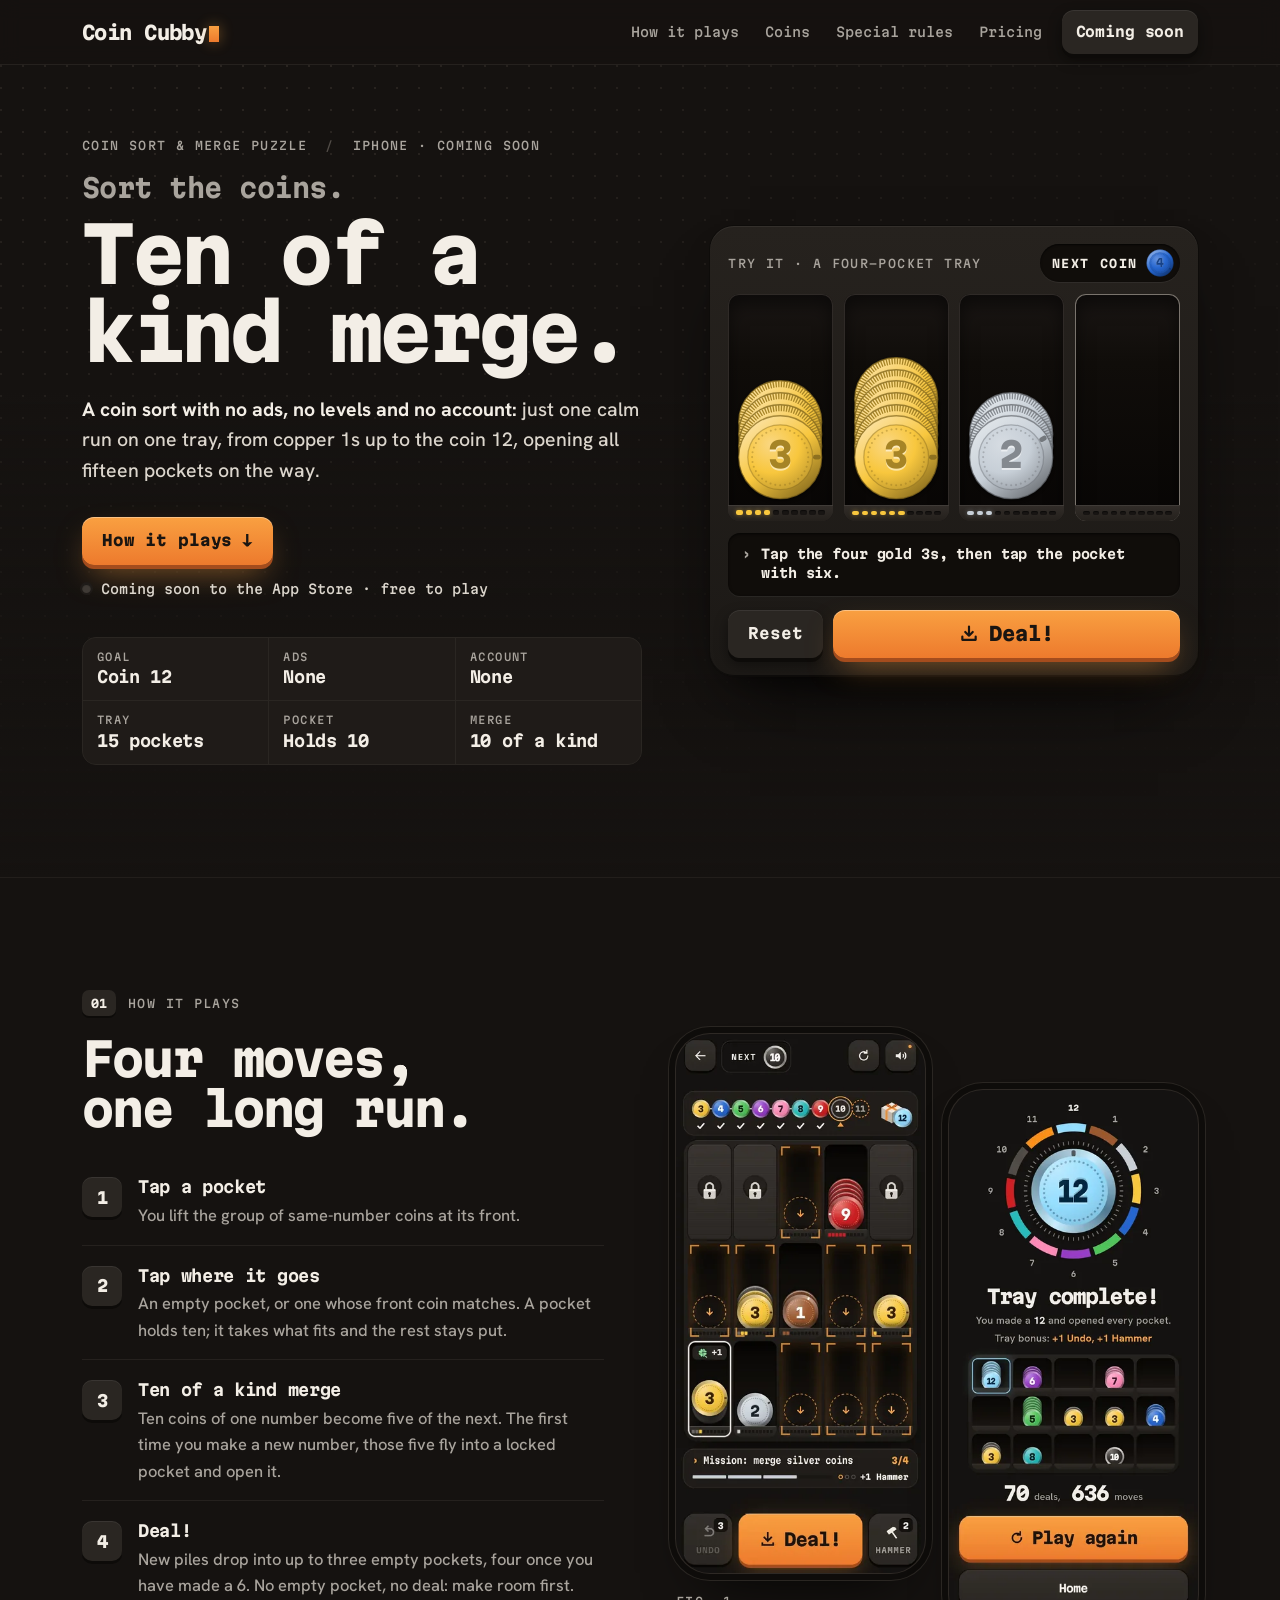
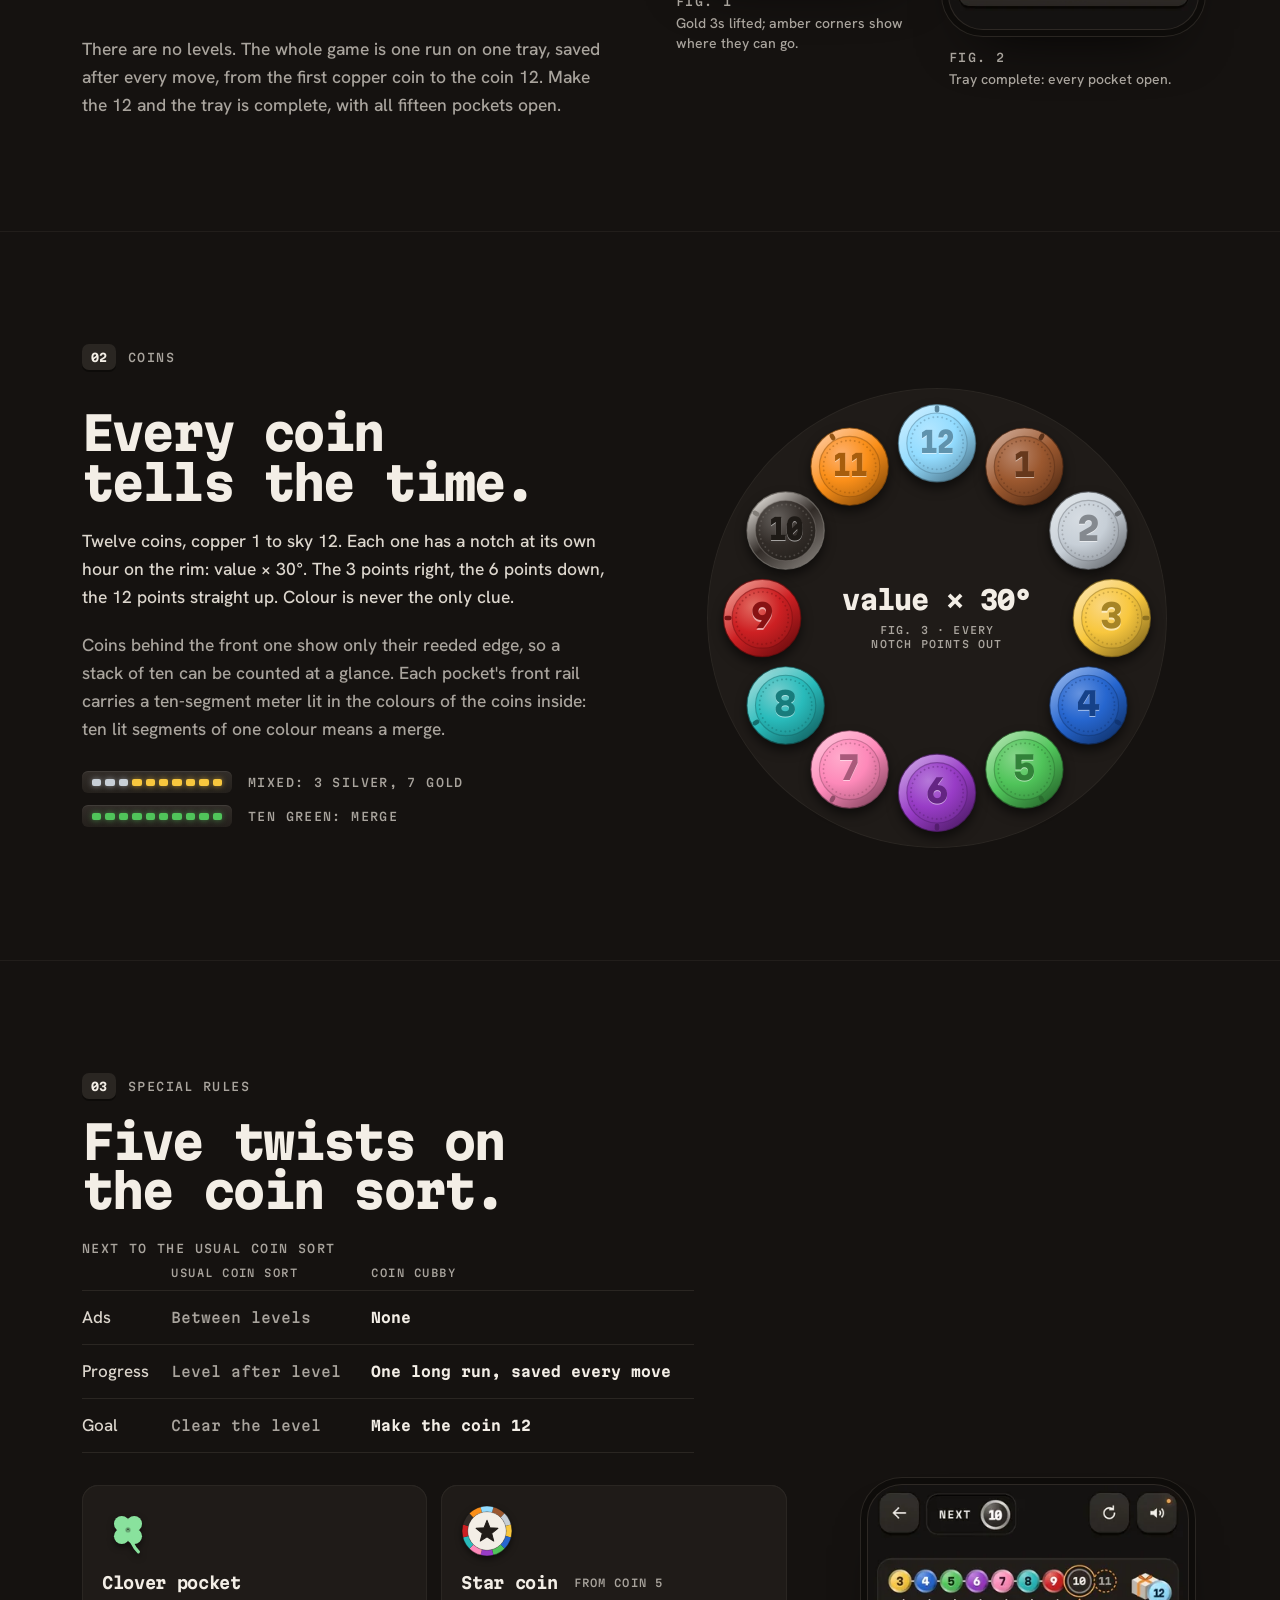
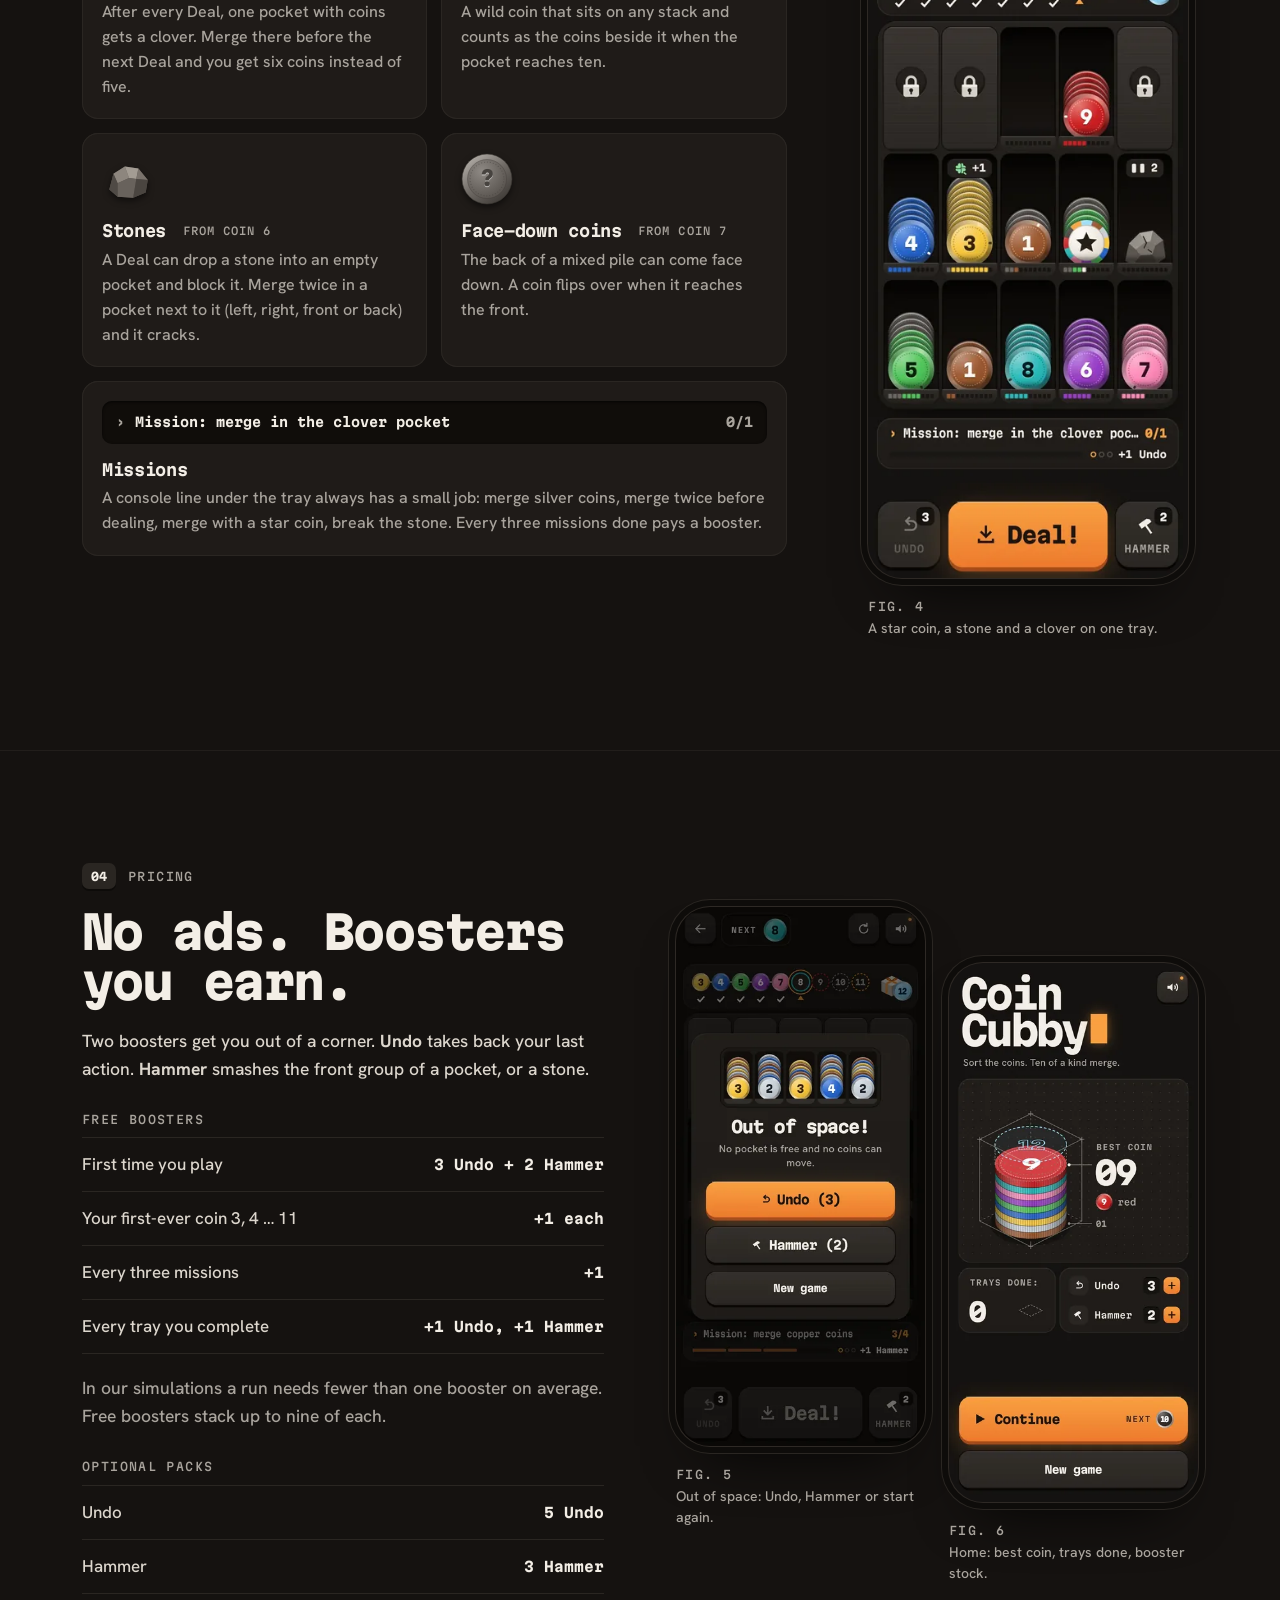
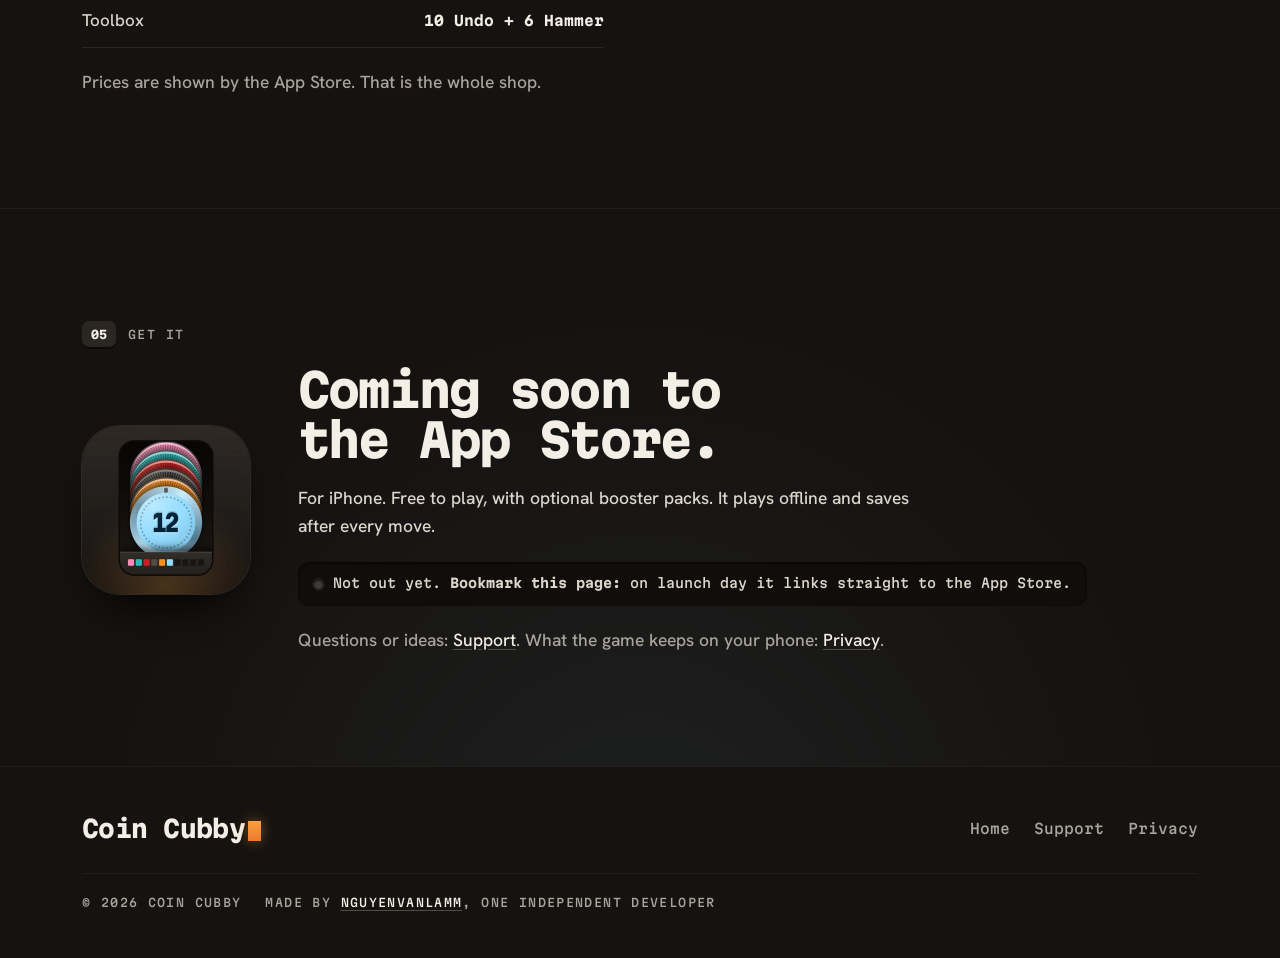
==== commit be582e25: "fix(site): apply design audit fixes for clarity, a11y and conversion - Relabel header CTA to "Coming" ====
--- a/index.html
+++ b/index.html
@@ -80,9 +80,9 @@
   <div class="frame top-in">
     <a class="brand" href="#top" aria-label="Coin Cubby, back to top">Coin Cubby<span class="cursor" aria-hidden="true"></span></a>
     <nav class="nav" aria-label="Sections">
-      <a href="#how">How it plays</a><a href="#twelve">The twelve</a><a href="#twists">Twists</a><a href="#boosters">Boosters</a>
+      <a href="#how">How it plays</a><a href="#twelve">Coins</a><a href="#twists">Special rules</a><a href="#boosters">Pricing</a>
     </nav>
-    <a class="key key--sm" href="#get">Get it</a>
+    <a class="key key--sm" href="#get">Coming soon</a>
   </div>
 </header>
 
@@ -93,17 +93,17 @@
     <div class="hero-copy">
       <p class="label kicker"><span>Coin sort &amp; merge puzzle</span><span>iPhone · coming soon</span></p>
       <h1 id="hero-h"><span class="h1-a">Sort the coins.</span> <span class="h1-b">Ten of a kind merge.</span></h1>
-      <p class="lede">One long run on one tray: start with copper 1s, merge your way up to the coin&nbsp;12, and open all fifteen pockets on the way. No levels to grind, no ads, no account.</p>
+      <p class="lede"><b>A coin sort with no ads, no levels and no account:</b> just one calm run on one tray, from copper 1s up to the coin&nbsp;12, opening all fifteen pockets on the way.</p>
       <div class="cta">
         <a class="key key--amber" href="#how">How it plays <span class="arw" aria-hidden="true">↓</span></a>
-        <p class="status"><span class="led" aria-hidden="true"></span>App Store: coming soon</p>
+        <p class="status"><span class="led" aria-hidden="true"></span>Coming soon to the App Store · free to play</p>
       </div>
     </div>
 
     <figure class="demo" id="demo" aria-labelledby="demo-cap">
       <div class="demo-head">
         <span class="label" id="demo-cap">Try it · a four-pocket tray</span>
-        <span class="readout"><span class="label">Next</span><svg class="coin-sm" id="d-next" viewBox="0 0 100 100" aria-hidden="true"><use href="#c4"/></svg></span>
+        <span class="readout" title="The next new coin you can make"><span class="label">Next coin</span><svg class="coin-sm" id="d-next" viewBox="0 0 100 100" aria-hidden="true"><use href="#c4"/></svg></span>
       </div>
       <div class="tray" id="d-tray" role="group" aria-label="Tray with four pockets">
         <noscript><p class="demo-nojs">Turn on JavaScript to try the tray. Every pocket holds ten coins; ten of a kind merge into five of the next number.</p></noscript>
@@ -116,12 +116,12 @@
     </figure>
 
     <dl class="spec" aria-label="The game in six facts">
-      <div><dt>Tray</dt><dd>3 × 5 pockets</dd></div>
-      <div><dt>Pocket</dt><dd>10 coins</dd></div>
-      <div><dt>Merge</dt><dd>10 → 5</dd></div>
       <div><dt>Goal</dt><dd>Coin 12</dd></div>
       <div><dt>Ads</dt><dd>None</dd></div>
       <div><dt>Account</dt><dd>None</dd></div>
+      <div><dt>Tray</dt><dd>15 pockets</dd></div>
+      <div><dt>Pocket</dt><dd>Holds 10</dd></div>
+      <div><dt>Merge</dt><dd>10 of a kind</dd></div>
     </dl>
   </div>
 </section>
@@ -143,11 +143,11 @@
       </div>
       <div class="phones">
         <figure class="phone">
-          <img src="assets/img/shots/play.webp" width="780" height="1688" loading="lazy" decoding="async" alt="Coin Cubby in play: a pocket of gold 3s is lifted, and the empty pockets and the pockets that can take gold coins are marked with amber corners.">
+          <img src="assets/img/shots/play-390.webp" srcset="assets/img/shots/play-390.webp 390w, assets/img/shots/play.webp 780w" sizes="(min-width: 980px) 260px, 46vw" width="780" height="1688" loading="lazy" decoding="async" alt="Coin Cubby in play: a pocket of gold 3s is lifted, and the empty pockets and the pockets that can take gold coins are marked with amber corners.">
           <figcaption><span class="label">Fig. 1</span>Gold 3s lifted; amber corners show where they can go.</figcaption>
         </figure>
         <figure class="phone">
-          <img src="assets/img/shots/win.webp" width="780" height="1688" loading="lazy" decoding="async" alt="The Tray complete screen: a dial of the twelve coin colours round a large sky-blue coin 12, the tray with every pocket open, and the run's 70 deals and 636 moves.">
+          <img src="assets/img/shots/win-390.webp" srcset="assets/img/shots/win-390.webp 390w, assets/img/shots/win.webp 780w" sizes="(min-width: 980px) 260px, 46vw" width="780" height="1688" loading="lazy" decoding="async" alt="The Tray complete screen: a dial of the twelve coin colours round a large sky-blue coin 12, the tray with every pocket open, and the run's 70 deals and 636 moves.">
           <figcaption><span class="label">Fig. 2</span>Tray complete: every pocket open.</figcaption>
         </figure>
       </div>
@@ -158,7 +158,7 @@
 <!-- ================= 02 the twelve ================= -->
 <section class="sec" id="twelve" aria-labelledby="twelve-h">
   <div class="frame">
-    <p class="label sec-k"><span class="n">02</span><span>The twelve</span></p>
+    <p class="label sec-k"><span class="n">02</span><span>Coins</span></p>
     <div class="split split--dial">
       <div>
         <h2 id="twelve-h">Every coin tells the time.</h2>
@@ -193,8 +193,19 @@
 <!-- ================= 03 twists ================= -->
 <section class="sec" id="twists" aria-labelledby="twists-h">
   <div class="frame">
-    <p class="label sec-k"><span class="n">03</span><span>Twists</span></p>
-    <h2 id="twists-h">A few things a coin sort doesn’t usually do.</h2>
+    <p class="label sec-k"><span class="n">03</span><span>Special rules</span></p>
+    <h2 id="twists-h">Five twists on the coin sort.</h2>
+    <table class="ledger ledger--vs">
+      <caption class="label">Next to the usual coin sort</caption>
+      <thead>
+        <tr><td></td><th scope="col">Usual coin sort</th><th scope="col">Coin Cubby</th></tr>
+      </thead>
+      <tbody>
+        <tr><th scope="row">Ads</th><td>Between levels</td><td>None</td></tr>
+        <tr><th scope="row">Progress</th><td>Level after level</td><td>One long run, saved every move</td></tr>
+        <tr><th scope="row">Goal</th><td>Clear the level</td><td>Make the coin 12</td></tr>
+      </tbody>
+    </table>
     <div class="split split--wide">
       <ul class="cards">
         <li class="card">
@@ -224,7 +235,7 @@
         </li>
       </ul>
       <figure class="phone phone--solo">
-        <img src="assets/img/shots/specials.webp" width="780" height="1688" loading="lazy" decoding="async" alt="A later game: a star coin at the front of a pocket, a stone blocking the pocket next to it, a clover on another pocket, and the mission 'merge in the clover pocket'.">
+        <img src="assets/img/shots/specials-390.webp" srcset="assets/img/shots/specials-390.webp 390w, assets/img/shots/specials.webp 780w" sizes="(min-width: 980px) 320px, min(320px, 92vw)" width="780" height="1688" loading="lazy" decoding="async" alt="A later game: a star coin at the front of a pocket, a stone blocking the pocket next to it, a clover on another pocket, and the mission 'merge in the clover pocket'.">
         <figcaption><span class="label">Fig. 4</span>A star coin, a stone and a clover on one tray.</figcaption>
       </figure>
     </div>
@@ -234,7 +245,7 @@
 <!-- ================= 04 boosters ================= -->
 <section class="sec" id="boosters" aria-labelledby="boosters-h">
   <div class="frame">
-    <p class="label sec-k"><span class="n">04</span><span>Boosters</span></p>
+    <p class="label sec-k"><span class="n">04</span><span>Pricing</span></p>
     <div class="split">
       <div>
         <h2 id="boosters-h">No ads. Boosters you earn.</h2>
@@ -248,15 +259,24 @@
             <tr><th scope="row">Every tray you complete</th><td>+1 Undo, +1 Hammer</td></tr>
           </tbody>
         </table>
-        <p class="body muted">Free boosters stop at nine of each; in our simulations a run needs fewer than one on average. If you run dry, three packs are there: 5 Undo, 3 Hammer, or a Toolbox of 10 Undo and 6 Hammer. Prices are shown by the App Store. That is the whole shop.</p>
+        <p class="body muted">In our simulations a run needs fewer than one booster on average. Free boosters stack up to nine of each.</p>
+        <table class="ledger">
+          <caption class="label">Optional packs</caption>
+          <tbody>
+            <tr><th scope="row">Undo</th><td>5 Undo</td></tr>
+            <tr><th scope="row">Hammer</th><td>3 Hammer</td></tr>
+            <tr><th scope="row">Toolbox</th><td>10 Undo + 6 Hammer</td></tr>
+          </tbody>
+        </table>
+        <p class="body muted">Prices are shown by the App Store. That is the whole shop.</p>
       </div>
       <div class="phones">
         <figure class="phone">
-          <img src="assets/img/shots/stuck.webp" width="780" height="1688" loading="lazy" decoding="async" alt="The Out of space! dialog: no pocket is free and no coins can move, with keys for Undo (3), Hammer (2) and New game.">
+          <img src="assets/img/shots/stuck-390.webp" srcset="assets/img/shots/stuck-390.webp 390w, assets/img/shots/stuck.webp 780w" sizes="(min-width: 980px) 260px, 46vw" width="780" height="1688" loading="lazy" decoding="async" alt="The Out of space! dialog: no pocket is free and no coins can move, with keys for Undo (3), Hammer (2) and New game.">
           <figcaption><span class="label">Fig. 5</span>Out of space: Undo, Hammer or start again.</figcaption>
         </figure>
         <figure class="phone">
-          <img src="assets/img/shots/home.webp" width="780" height="1688" loading="lazy" decoding="async" alt="The home screen: the Coin Cubby wordmark, a column of the coins made so far with best coin 09, trays done, booster stock of 3 Undo and 2 Hammer, and the Continue key.">
+          <img src="assets/img/shots/home-390.webp" srcset="assets/img/shots/home-390.webp 390w, assets/img/shots/home.webp 780w" sizes="(min-width: 980px) 260px, 46vw" width="780" height="1688" loading="lazy" decoding="async" alt="The home screen: the Coin Cubby wordmark, a column of the coins made so far with best coin 09, trays done, booster stock of 3 Undo and 2 Hammer, and the Continue key.">
           <figcaption><span class="label">Fig. 6</span>Home: best coin, trays done, booster stock.</figcaption>
         </figure>
       </div>
@@ -269,11 +289,11 @@
   <div class="frame">
     <p class="label sec-k"><span class="n">05</span><span>Get it</span></p>
     <div class="get">
-      <img class="get-icon" src="assets/img/icon-512.png" width="512" height="512" loading="lazy" decoding="async" alt="The Coin Cubby app icon: a stack of coins in a pocket, sky-blue coin 12 at the front.">
+      <img class="get-icon" src="assets/img/icon-336.webp" srcset="assets/img/icon-336.webp 336w, assets/img/icon-512.png 512w" sizes="(min-width: 720px) 168px, 132px" width="512" height="512" loading="lazy" decoding="async" alt="The Coin Cubby app icon: a stack of coins in a pocket, sky-blue coin 12 at the front.">
       <div>
         <h2 id="get-h">Coming soon to the App Store.</h2>
         <p class="body">For iPhone. Free to play, with optional booster packs. It plays offline and saves after every move.</p>
-        <p class="status status--big"><span class="led" aria-hidden="true"></span>Not out yet. This page will link to the App Store on launch day.</p>
+        <p class="status status--big"><span class="led" aria-hidden="true"></span><span>Not out yet. <b>Bookmark this page:</b> on launch day it links straight to the App Store.</span></p>
         <p class="body muted">Questions or ideas: <a href="support.html">Support</a>. What the game keeps on your phone: <a href="privacy.html">Privacy</a>.</p>
       </div>
     </div>
@@ -289,7 +309,7 @@
       <li><a href="support.html">Support</a></li>
       <li><a href="privacy.html">Privacy</a></li>
     </ul>
-    <p class="label foot-meta"><span>© 2026 Coin Cubby</span><span>Made by one independent developer</span></p>
+    <p class="label foot-meta"><span>© 2026 Coin Cubby</span><span>Made by <a href="https://github.com/nguyenvanlamm">nguyenvanlamm</a>, one independent developer</span></p>
   </div>
 </footer>
 </body>
--- a/assets/site.css
+++ b/assets/site.css
@@ -44,7 +44,8 @@
 @media (min-width: 720px) { :root { --gutter: 32px; } }
 
 *, *::before, *::after { box-sizing: border-box; }
-html { -webkit-text-size-adjust: 100%; scroll-behavior: smooth; scroll-padding-top: 76px; }
+html { -webkit-text-size-adjust: 100%; scroll-behavior: smooth; scroll-padding-top: 120px; }
+@media (min-width: 880px) { html { scroll-padding-top: 76px; } }
 @media (prefers-reduced-motion: reduce) { html { scroll-behavior: auto; } }
 body {
   margin: 0;
@@ -86,6 +87,7 @@
   align-items: flex-end;
   white-space: nowrap;
 }
+a.brand { padding-block: 13px; } /* 45px hit area without moving the wordmark */
 .cursor {
   display: inline-block;
   width: .55em;
@@ -93,7 +95,7 @@
   margin-left: .12em;
   background: linear-gradient(var(--amber), var(--amber-2));
   box-shadow: 0 0 14px rgba(249, 160, 65, .45);
-  animation: blink 1.1s steps(1) infinite;
+  animation: blink 1.1s steps(1) 4;
 }
 @keyframes blink { 50% { opacity: 0; } }
 @media (prefers-reduced-motion: reduce) { .cursor { animation: none; } }
@@ -123,7 +125,7 @@
 }
 .key:hover { filter: brightness(1.08); }
 .key:active { transform: translateY(3px); box-shadow: inset 0 1px 0 rgba(255, 255, 255, .07), 0 1px 0 var(--lip), 0 2px 6px rgba(0, 0, 0, .45); }
-.key--sm { min-height: 40px; padding: 9px 16px; font-size: 14px; }
+.key--sm { min-height: 44px; padding: 11px 14px; font-size: 14px; }
 .key--amber {
   --face: var(--amber);
   --face-2: var(--amber-2);
@@ -156,11 +158,32 @@
   border-bottom: 1px solid #25211E;
 }
 .top-in { display: flex; align-items: center; gap: 24px; min-height: 64px; }
-.nav { display: none; gap: 26px; margin-left: auto; }
-.nav a { font: 500 13px var(--mono); color: var(--muted); text-decoration: none; }
-.nav a:hover { color: var(--text); }
+/* Below 880px the nav drops to a second row that scrolls sideways (never hidden:
+   phones are the audience). The right-edge fade says "there is more". */
+.top-in { flex-wrap: wrap; column-gap: 12px; row-gap: 0; min-height: 0; padding-top: 10px; }
+.nav {
+  display: flex;
+  order: 3;
+  flex: 1 0 100%;
+  gap: 22px;
+  margin-inline: calc(var(--gutter) * -1);
+  padding-inline: var(--gutter);
+  overflow-x: auto;
+  scrollbar-width: none;
+  margin-top: 10px;
+  border-top: 1px solid #25211E;
+  -webkit-mask-image: linear-gradient(90deg, #000 calc(100% - 40px), transparent);
+  mask-image: linear-gradient(90deg, #000 calc(100% - 40px), transparent);
+}
+.nav::-webkit-scrollbar { display: none; }
+.nav a { display: inline-flex; align-items: center; min-height: 44px; flex: none; font: 500 13px var(--mono); color: var(--muted); text-decoration: none; white-space: nowrap; }
+.nav a:hover, .nav a[aria-current="page"] { color: var(--text); }
 .top .key { margin-left: auto; }
-@media (min-width: 880px) { .nav { display: flex; } .top .key { margin-left: 8px; } }
+@media (min-width: 880px) {
+  .top-in { flex-wrap: nowrap; min-height: 64px; padding-top: 0; }
+  .nav { order: 0; flex: 0 1 auto; gap: 26px; margin: 0 0 0 auto; padding-inline: 0; overflow: visible; border-top: 0; -webkit-mask-image: none; mask-image: none; }
+  .top .key { margin-left: 8px; }
+}
 
 /* ---------- hero ---------- */
 .hero {
@@ -195,8 +218,9 @@
 .h1-a { display: block; font-size: clamp(19px, 2.3vw, 26px); font-weight: 700; color: var(--muted); letter-spacing: -.02em; margin-bottom: 14px; }
 .h1-b { display: block; font-size: clamp(40px, 6.6vw, 76px); letter-spacing: -.045em; line-height: 1.02; }
 .lede { margin-top: 24px; max-width: 34em; font-size: clamp(17px, 1.6vw, 19.5px); line-height: 1.55; color: #DCD6CD; }
+.lede b { color: var(--text); }
 .cta { display: flex; flex-wrap: wrap; align-items: center; gap: 16px 24px; margin-top: 32px; }
-.status { display: inline-flex; align-items: center; gap: 10px; font: 500 13px var(--mono); color: var(--muted); }
+.status { display: inline-flex; align-items: center; gap: 10px; font: 500 13px var(--mono); color: #DCD6CD; }
 .led { width: 9px; height: 9px; border-radius: 50%; background: #3F3A35; box-shadow: inset 0 1px 1px rgba(0, 0, 0, .6), 0 0 0 2px #1F1B18; flex: none; }
 
 .spec { display: grid; grid-template-columns: repeat(2, minmax(0, 1fr)); gap: 1px; margin: 0; background: #2A2622; border: 1px solid #2A2622; border-radius: 14px; overflow: hidden; max-width: 560px; }
@@ -243,6 +267,7 @@
   overflow: visible;
 }
 .pocket:focus-visible { outline-offset: 2px; }
+.pocket.empty { box-shadow: inset 0 0 0 1px #7A746D, inset 0 10px 18px rgba(0, 0, 0, .55); }
 .pocket.sel { box-shadow: inset 0 0 0 1px var(--edge), inset 0 10px 18px rgba(0, 0, 0, .55), 0 0 0 2px var(--text); }
 
 /* drop target: amber corner brackets */
@@ -309,6 +334,7 @@
   mix-blend-mode: screen;
 }
 @keyframes flash { 20% { opacity: .85; } to { opacity: 0; } }
+@media (prefers-reduced-motion: reduce) { .pocket.flash::after { animation: none; } }
 
 .rail {
   position: absolute;
@@ -437,6 +463,13 @@
 .ledger tr:last-child th, .ledger tr:last-child td { border-bottom: 1px solid #2A2622; }
 .ledger th { text-align: left; font-weight: 500; color: #DCD6CD; padding-right: 16px; }
 .ledger td { text-align: right; font: 700 14px var(--mono); white-space: nowrap; }
+/* comparison: same ledger, three columns; values may wrap on phones */
+.ledger--vs { margin-top: 24px; }
+.ledger--vs thead th { font: 500 10.5px/1.3 var(--mono); letter-spacing: .14em; text-transform: uppercase; color: var(--muted); padding: 0 0 10px; border-top: 0; text-align: left; }
+.ledger--vs thead td { border-top: 0; padding: 0; }
+.ledger--vs td { text-align: left; white-space: normal; padding-right: 16px; font-weight: 500; color: var(--muted); }
+.ledger--vs td:last-child { font-weight: 700; color: var(--text); padding-right: 0; }
+@media (max-width: 519px) { .ledger--vs td { font: 500 15px/1.4 var(--sans); } .ledger--vs td:last-child { font-weight: 700; } .ledger--vs th[scope="row"] { padding-right: 12px; } }
 
 /* get it */
 .sec--get { background: radial-gradient(ellipse at 50% 120%, rgba(147, 220, 255, .07), transparent 60%); }
@@ -453,7 +486,7 @@
 .brand--foot { font-size: 24px; }
 .foot-links { list-style: none; margin: 0; padding: 0; display: flex; flex-wrap: wrap; gap: 8px 24px; }
 @media (min-width: 720px) { .foot-links { justify-content: flex-end; } }
-.foot-links a { font: 500 14px var(--mono); color: var(--muted); text-decoration: none; }
+.foot-links a { display: inline-flex; align-items: center; min-height: 44px; font: 500 14px var(--mono); color: var(--muted); text-decoration: none; }
 .foot-links a:hover { color: var(--text); }
 .foot-meta { display: flex; flex-wrap: wrap; gap: 6px 24px; padding-top: 20px; border-top: 1px solid #221E1B; }
 
@@ -478,7 +511,7 @@
 .doc .toc li { margin: 0; }
 .doc .key { margin-top: 20px; }
 .toc { display: flex; flex-wrap: wrap; gap: 8px; margin-top: 28px; padding: 0; list-style: none; }
-.toc a { display: inline-block; padding: 8px 12px; border-radius: 9px; background: var(--key); font: 500 13px var(--mono); color: var(--text); text-decoration: none; box-shadow: 0 2px 0 var(--key-edge); }
+.toc a { display: inline-flex; align-items: center; min-height: 44px; padding: 8px 14px; border-radius: 9px; background: var(--key); font: 500 13px var(--mono); color: var(--text); text-decoration: none; box-shadow: 0 2px 0 var(--key-edge); }
 .toc a:hover { background: var(--key-hi); }
 .faq { margin-top: 12px; }
 .faq details { border-top: 1px solid #2A2622; }
